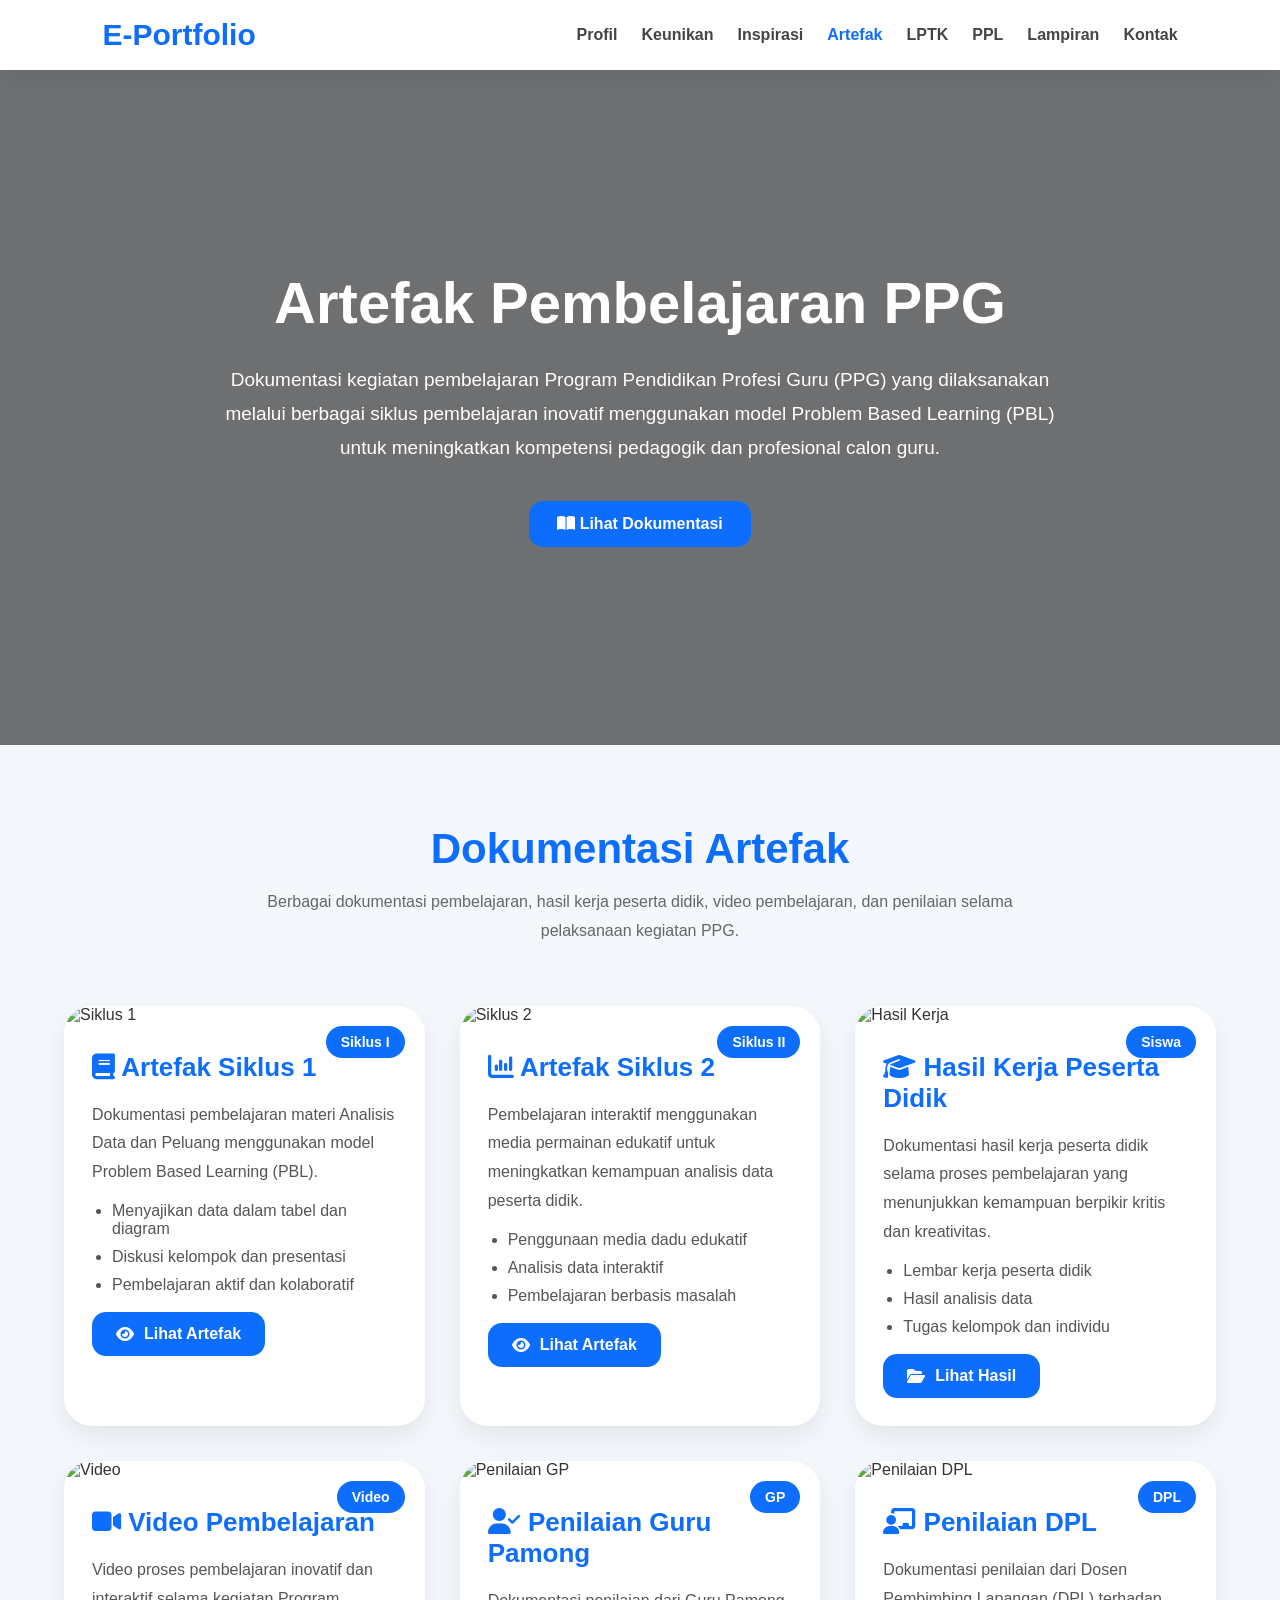
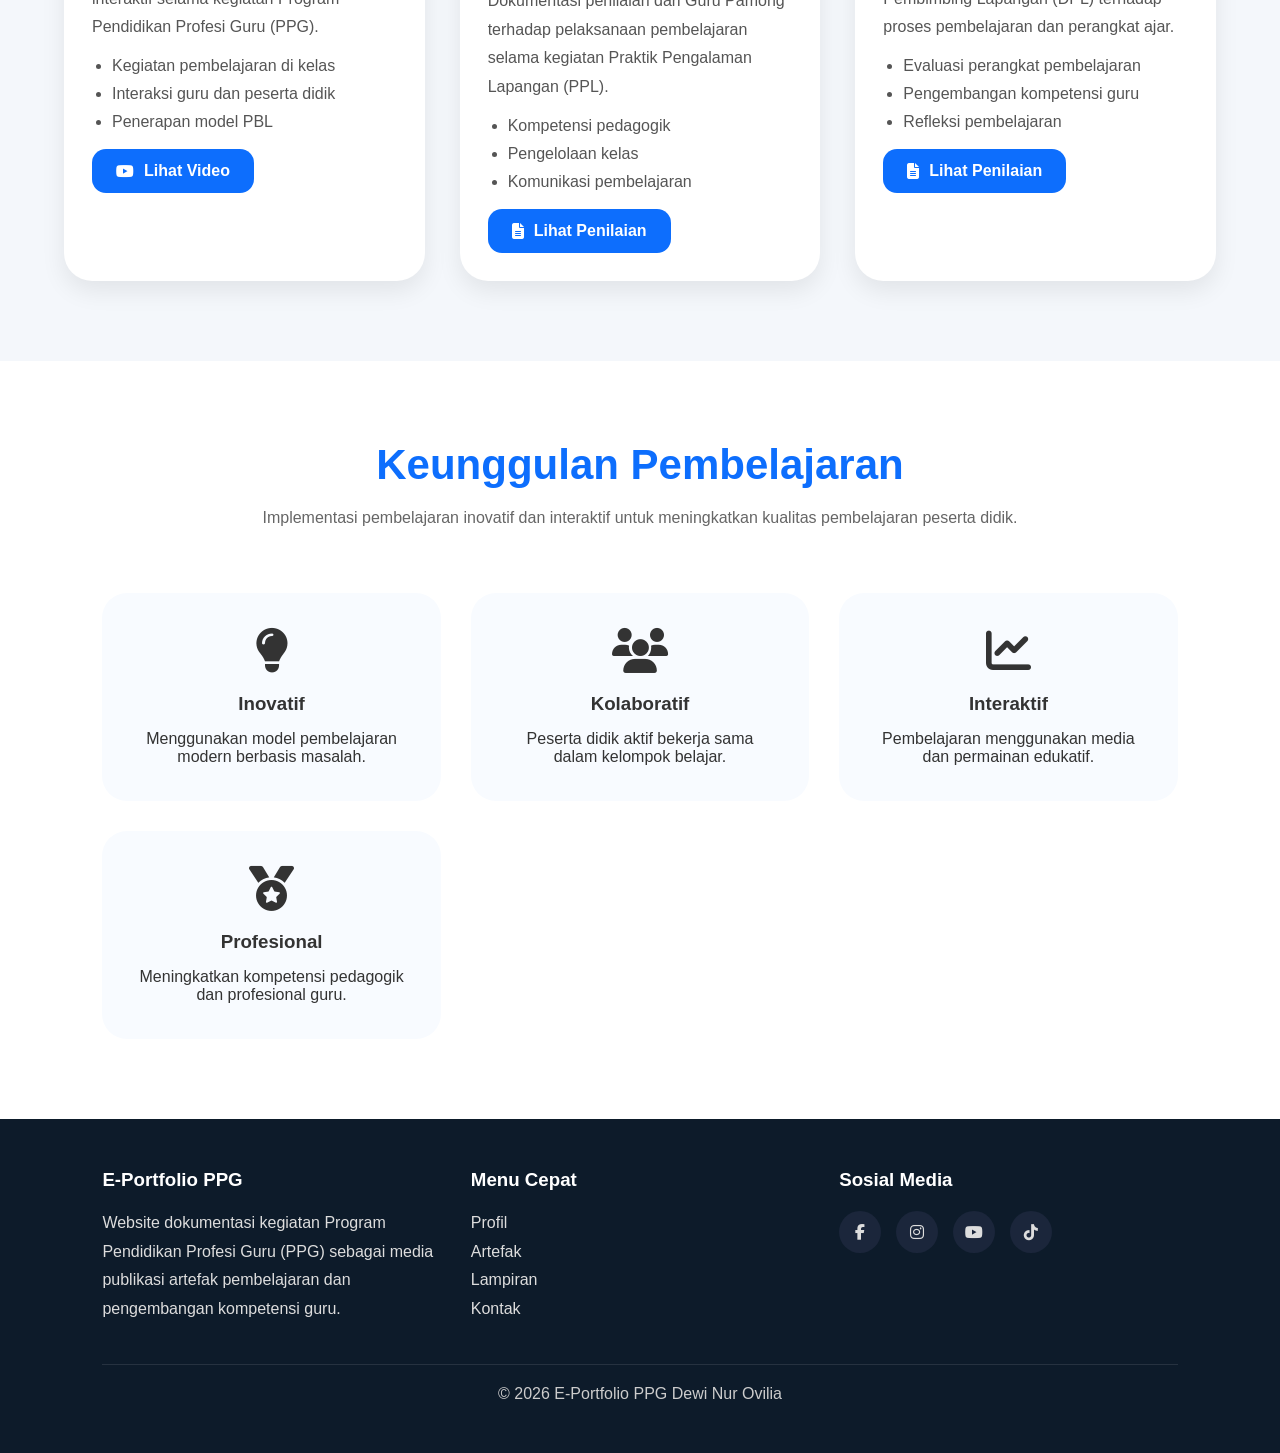
==== index.html @ 7b414565 "Add initial HTML structure for E-Portfolio" ====
<!DOCTYPE html>
<html lang="id">

<head>

<meta charset="UTF-8">
<meta name="viewport" content="width=device-width, initial-scale=1.0">

<title>Artefak Pembelajaran | E-Portfolio PPG</title>

<link rel="stylesheet" href="https://cdnjs.cloudflare.com/ajax/libs/font-awesome/6.5.1/css/all.min.css">

<style>

/* =========================
RESET
========================= */

*{
    margin:0;
    padding:0;
    box-sizing:border-box;
    font-family:'Poppins',sans-serif;
    scroll-behavior:smooth;
}

body{
    background:#f4f7fb;
    color:#333;
    overflow-x:hidden;
}

/* =========================
NAVBAR
========================= */

.navbar{
    width:100%;
    padding:18px 8%;
    background:white;
    display:flex;
    justify-content:space-between;
    align-items:center;
    position:sticky;
    top:0;
    z-index:1000;
    box-shadow:0 5px 20px rgba(0,0,0,0.06);
}

.logo-home{
    text-decoration:none;
    font-size:30px;
    font-weight:bold;
    color:#0d6efd;
}

.menu{
    display:flex;
    gap:24px;
    flex-wrap:wrap;
}

.menu a{
    text-decoration:none;
    color:#444;
    font-weight:600;
    transition:0.3s;
    position:relative;
}

.menu a:hover,
.menu .active{
    color:#0d6efd;
}

.menu a::after{
    content:'';
    position:absolute;
    left:0;
    bottom:-5px;
    width:0%;
    height:2px;
    background:#0d6efd;
    transition:0.3s;
}

.menu a:hover::after{
    width:100%;
}

/* =========================
HERO
========================= */

.hero{
    min-height:75vh;
    display:flex;
    align-items:center;
    justify-content:center;
    text-align:center;
    padding:60px 8%;
    background:
    linear-gradient(rgba(0,0,0,0.55),rgba(0,0,0,0.55)),
    url('img/bg-ppg.jpg') center/cover;
    color:white;
}

.hero-content{
    max-width:850px;
}

.hero h1{
    font-size:58px;
    margin-bottom:25px;
    line-height:1.2;
}

.hero p{
    font-size:19px;
    line-height:1.8;
    margin-bottom:35px;
}

.hero-btn{
    display:inline-block;
    padding:14px 28px;
    background:#0d6efd;
    color:white;
    text-decoration:none;
    border-radius:14px;
    font-weight:bold;
    transition:0.3s;
}

.hero-btn:hover{
    background:#084298;
    transform:translateY(-3px);
}

/* =========================
SECTION
========================= */

.container{
    width:90%;
    max-width:1250px;
    margin:auto;
    padding:80px 0;
}

.section-title{
    text-align:center;
    margin-bottom:60px;
}

.section-title h2{
    font-size:42px;
    color:#0d6efd;
    margin-bottom:15px;
}

.section-title p{
    max-width:800px;
    margin:auto;
    color:#666;
    line-height:1.8;
}

/* =========================
GRID CARD
========================= */

.grid{
    display:grid;
    grid-template-columns:repeat(auto-fit,minmax(330px,1fr));
    gap:35px;
}

.card{
    background:white;
    border-radius:28px;
    overflow:hidden;
    box-shadow:0 10px 25px rgba(0,0,0,0.08);
    transition:0.4s;
    position:relative;
}

.card:hover{
    transform:translateY(-10px);
}

.card img{
    width:100%;
    height:240px;
    object-fit:cover;
}

.badge{
    position:absolute;
    top:20px;
    right:20px;
    background:#0d6efd;
    color:white;
    padding:8px 15px;
    border-radius:30px;
    font-size:14px;
    font-weight:bold;
}

.card-content{
    padding:28px;
}

.card-content h3{
    font-size:26px;
    color:#0d6efd;
    margin-bottom:18px;
}

.card-content p{
    color:#555;
    line-height:1.8;
    margin-bottom:15px;
}

.card-content ul{
    margin-bottom:18px;
    padding-left:20px;
}

.card-content ul li{
    margin-bottom:10px;
    color:#555;
}

/* =========================
BUTTON
========================= */

.btn{
    display:inline-flex;
    align-items:center;
    gap:10px;
    padding:13px 24px;
    background:#0d6efd;
    color:white;
    text-decoration:none;
    border-radius:14px;
    font-weight:bold;
    transition:0.3s;
}

.btn:hover{
    background:#084298;
    transform:translateY(-3px);
}

/* =========================
INFO SECTION
========================= */

.info-section{
    background:white;
    padding:80px 8%;
}

.info-grid{
    display:grid;
    grid-template-columns:repeat(auto-fit,minmax(250px,1fr));
    gap:30px;
}

.info-box{
    background:#f8fbff;
    padding:35px;
    border-radius:25px;
    text-align:center;
    transition:0.3s;
}

.info-box:hover{
    transform:translateY(-8px);
    background:#0d6efd;
    color:white;
}

.info-box i{
    font-size:45px;
    margin-bottom:20px;
}

.info-box h3{
    margin-bottom:15px;
}

/* =========================
FOOTER
========================= */

footer{
    background:#0d1b2a;
    color:white;
    padding:50px 8%;
}

.footer-content{
    display:flex;
    justify-content:space-between;
    flex-wrap:wrap;
    gap:30px;
}

.footer-box{
    flex:1;
    min-width:250px;
}

.footer-box h3{
    margin-bottom:18px;
}

.footer-box p,
.footer-box a{
    color:#ddd;
    line-height:1.8;
    text-decoration:none;
}

.social{
    margin-top:20px;
    display:flex;
    gap:15px;
}

.social a{
    width:42px;
    height:42px;
    background:#1b263b;
    display:flex;
    align-items:center;
    justify-content:center;
    border-radius:50%;
    transition:0.3s;
}

.social a:hover{
    background:#0d6efd;
}

.copyright{
    text-align:center;
    margin-top:40px;
    border-top:1px solid rgba(255,255,255,0.1);
    padding-top:20px;
    color:#ccc;
}

/* =========================
RESPONSIVE
========================= */

@media(max-width:900px){

.hero h1{
    font-size:42px;
}

.navbar{
    flex-direction:column;
    gap:15px;
}

.menu{
    justify-content:center;
}

}

@media(max-width:600px){

.hero{
    min-height:65vh;
}

.hero h1{
    font-size:32px;
}

.hero p{
    font-size:16px;
}

.section-title h2{
    font-size:32px;
}

}

</style>

</head>

<body>

<!-- =========================
NAVBAR
========================= -->

<nav class="navbar">

<h2>
<a href="index.html" class="logo-home">
E-Portfolio
</a>
</h2>

<div class="menu">

<a href="profil.html">Profil</a>

<a href="keunikan.html">Keunikan</a>

<a href="inspirasi.html">Inspirasi</a>

<a href="artefak.html" class="active">
Artefak
</a>

<a href="lptk.html">LPTK</a>

<a href="ppl.html">PPL</a>

<a href="lampiran.html">Lampiran</a>

<a href="kontak.html">Kontak</a>

</div>

</nav>

<!-- =========================
HERO
========================= -->

<section class="hero">

<div class="hero-content">

<h1>
Artefak Pembelajaran PPG
</h1>

<p>

Dokumentasi kegiatan pembelajaran Program Pendidikan Profesi Guru (PPG)
yang dilaksanakan melalui berbagai siklus pembelajaran inovatif
menggunakan model Problem Based Learning (PBL) untuk meningkatkan
kompetensi pedagogik dan profesional calon guru.

</p>

<a href="#artefak" class="hero-btn">

<i class="fa-solid fa-book-open"></i>
Lihat Dokumentasi

</a>

</div>

</section>

<!-- =========================
ARTEFAK
========================= -->

<section class="container" id="artefak">

<div class="section-title">

<h2>Dokumentasi Artefak</h2>

<p>

Berbagai dokumentasi pembelajaran, hasil kerja peserta didik,
video pembelajaran, dan penilaian selama pelaksanaan kegiatan PPG.

</p>

</div>

<div class="grid">

<!-- =========================
SIKLUS 1
========================= -->

<div class="card">

<div class="badge">
Siklus I
</div>

<img src="img/siklus1.jpg" alt="Siklus 1">

<div class="card-content">

<h3>
<i class="fa-solid fa-book"></i>
Artefak Siklus 1
</h3>

<p>

Dokumentasi pembelajaran materi Analisis Data dan Peluang
menggunakan model Problem Based Learning (PBL).

</p>

<ul>

<li>Menyajikan data dalam tabel dan diagram</li>

<li>Diskusi kelompok dan presentasi</li>

<li>Pembelajaran aktif dan kolaboratif</li>

</ul>

<a
href="https://drive.google.com/file/d/1lR6qx8T-9yf_3owTc8GDEwwUbgWjfBsK/view"
target="_blank"
class="btn">

<i class="fa-solid fa-eye"></i>
Lihat Artefak

</a>

</div>

</div>

<!-- =========================
SIKLUS 2
========================= -->

<div class="card">

<div class="badge">
Siklus II
</div>

<img src="img/siklus2.jpg" alt="Siklus 2">

<div class="card-content">

<h3>
<i class="fa-solid fa-chart-column"></i>
Artefak Siklus 2
</h3>

<p>

Pembelajaran interaktif menggunakan media permainan edukatif
untuk meningkatkan kemampuan analisis data peserta didik.

</p>

<ul>

<li>Penggunaan media dadu edukatif</li>

<li>Analisis data interaktif</li>

<li>Pembelajaran berbasis masalah</li>

</ul>

<a
href="https://drive.google.com/file/d/1phKU88OnUV-XjF1UId9YD2aNpxwjiPVj/view?usp=drive_open"
target="_blank"
class="btn">

<i class="fa-solid fa-eye"></i>
Lihat Artefak

</a>

</div>

</div>

<!-- =========================
HASIL KERJA SISWA
========================= -->

<div class="card">

<div class="badge">
Siswa
</div>

<img src="img/hasil-kerja-siswa.jpg" alt="Hasil Kerja">

<div class="card-content">

<h3>
<i class="fa-solid fa-graduation-cap"></i>
Hasil Kerja Peserta Didik
</h3>

<p>

Dokumentasi hasil kerja peserta didik selama proses pembelajaran
yang menunjukkan kemampuan berpikir kritis dan kreativitas.

</p>

<ul>

<li>Lembar kerja peserta didik</li>

<li>Hasil analisis data</li>

<li>Tugas kelompok dan individu</li>

</ul>

<a
href="https://drive.google.com/"
target="_blank"
class="btn">

<i class="fa-solid fa-folder-open"></i>
Lihat Hasil

</a>

</div>

</div>

<!-- =========================
VIDEO PEMBELAJARAN
========================= -->

<div class="card">

<div class="badge">
Video
</div>

<img src="img/video-pembelajaran.jpg" alt="Video">

<div class="card-content">

<h3>
<i class="fa-solid fa-video"></i>
Video Pembelajaran
</h3>

<p>

Video proses pembelajaran inovatif dan interaktif selama kegiatan
Program Pendidikan Profesi Guru (PPG).

</p>

<ul>

<li>Kegiatan pembelajaran di kelas</li>

<li>Interaksi guru dan peserta didik</li>

<li>Penerapan model PBL</li>

</ul>

<a
href="https://youtube.com/"
target="_blank"
class="btn">

<i class="fa-brands fa-youtube"></i>
Lihat Video

</a>

</div>

</div>

<!-- =========================
PENILAIAN GP
========================= -->

<div class="card">

<div class="badge">
GP
</div>

<img src="img/penilaian-gp.jpg" alt="Penilaian GP">

<div class="card-content">

<h3>
<i class="fa-solid fa-user-check"></i>
Penilaian Guru Pamong
</h3>

<p>

Dokumentasi penilaian dari Guru Pamong terhadap pelaksanaan
pembelajaran selama kegiatan Praktik Pengalaman Lapangan (PPL).

</p>

<ul>

<li>Kompetensi pedagogik</li>

<li>Pengelolaan kelas</li>

<li>Komunikasi pembelajaran</li>

</ul>

<a
href="https://drive.google.com/"
target="_blank"
class="btn">

<i class="fa-solid fa-file-lines"></i>
Lihat Penilaian

</a>

</div>

</div>

<!-- =========================
PENILAIAN DPL
========================= -->

<div class="card">

<div class="badge">
DPL
</div>

<img src="img/penilaian-dpl.jpg" alt="Penilaian DPL">

<div class="card-content">

<h3>
<i class="fa-solid fa-chalkboard-user"></i>
Penilaian DPL
</h3>

<p>

Dokumentasi penilaian dari Dosen Pembimbing Lapangan (DPL)
terhadap proses pembelajaran dan perangkat ajar.

</p>

<ul>

<li>Evaluasi perangkat pembelajaran</li>

<li>Pengembangan kompetensi guru</li>

<li>Refleksi pembelajaran</li>

</ul>

<a
href="https://drive.google.com/"
target="_blank"
class="btn">

<i class="fa-solid fa-file-lines"></i>
Lihat Penilaian

</a>

</div>

</div>

</div>

</section>

<!-- =========================
INFO SECTION
========================= -->

<section class="info-section">

<div class="section-title">

<h2>Keunggulan Pembelajaran</h2>

<p>

Implementasi pembelajaran inovatif dan interaktif
untuk meningkatkan kualitas pembelajaran peserta didik.

</p>

</div>

<div class="info-grid">

<div class="info-box">

<i class="fa-solid fa-lightbulb"></i>

<h3>Inovatif</h3>

<p>
Menggunakan model pembelajaran modern berbasis masalah.
</p>

</div>

<div class="info-box">

<i class="fa-solid fa-users"></i>

<h3>Kolaboratif</h3>

<p>
Peserta didik aktif bekerja sama dalam kelompok belajar.
</p>

</div>

<div class="info-box">

<i class="fa-solid fa-chart-line"></i>

<h3>Interaktif</h3>

<p>
Pembelajaran menggunakan media dan permainan edukatif.
</p>

</div>

<div class="info-box">

<i class="fa-solid fa-medal"></i>

<h3>Profesional</h3>

<p>
Meningkatkan kompetensi pedagogik dan profesional guru.
</p>

</div>

</div>

</section>

<!-- =========================
FOOTER
========================= -->

<footer>

<div class="footer-content">

<div class="footer-box">

<h3>E-Portfolio PPG</h3>

<p>

Website dokumentasi kegiatan Program Pendidikan Profesi Guru (PPG)
sebagai media publikasi artefak pembelajaran dan pengembangan kompetensi guru.

</p>

</div>

<div class="footer-box">

<h3>Menu Cepat</h3>

<p><a href="profil.html">Profil</a></p>
<p><a href="artefak.html">Artefak</a></p>
<p><a href="lampiran.html">Lampiran</a></p>
<p><a href="kontak.html">Kontak</a></p>

</div>

<div class="footer-box">

<h3>Sosial Media</h3>

<div class="social">

<a href="#">
<i class="fa-brands fa-facebook-f"></i>
</a>

<a href="#">
<i class="fa-brands fa-instagram"></i>
</a>

<a href="#">
<i class="fa-brands fa-youtube"></i>
</a>

<a href="#">
<i class="fa-brands fa-tiktok"></i>
</a>

</div>

</div>

</div>

<div class="copyright">

© 2026 E-Portfolio PPG Dewi Nur Ovilia

</div>

</footer>

</body>

</html>
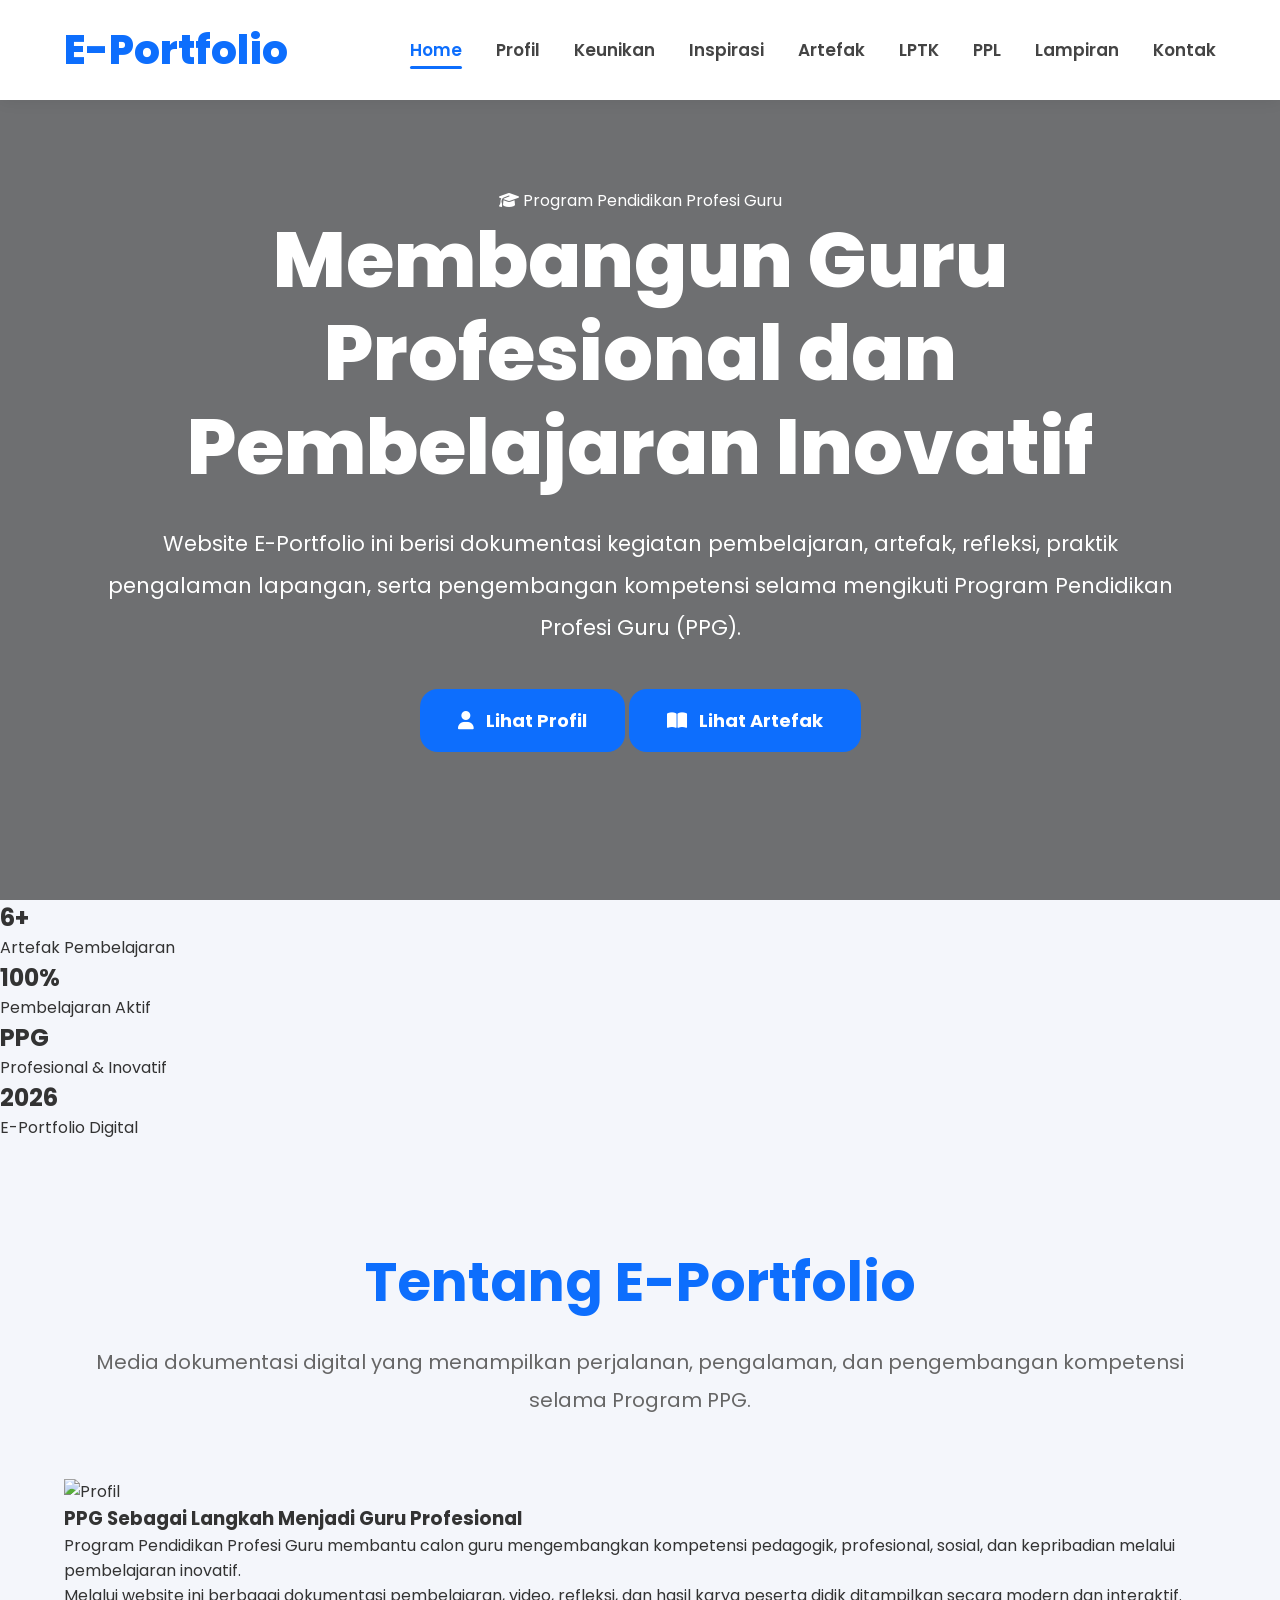
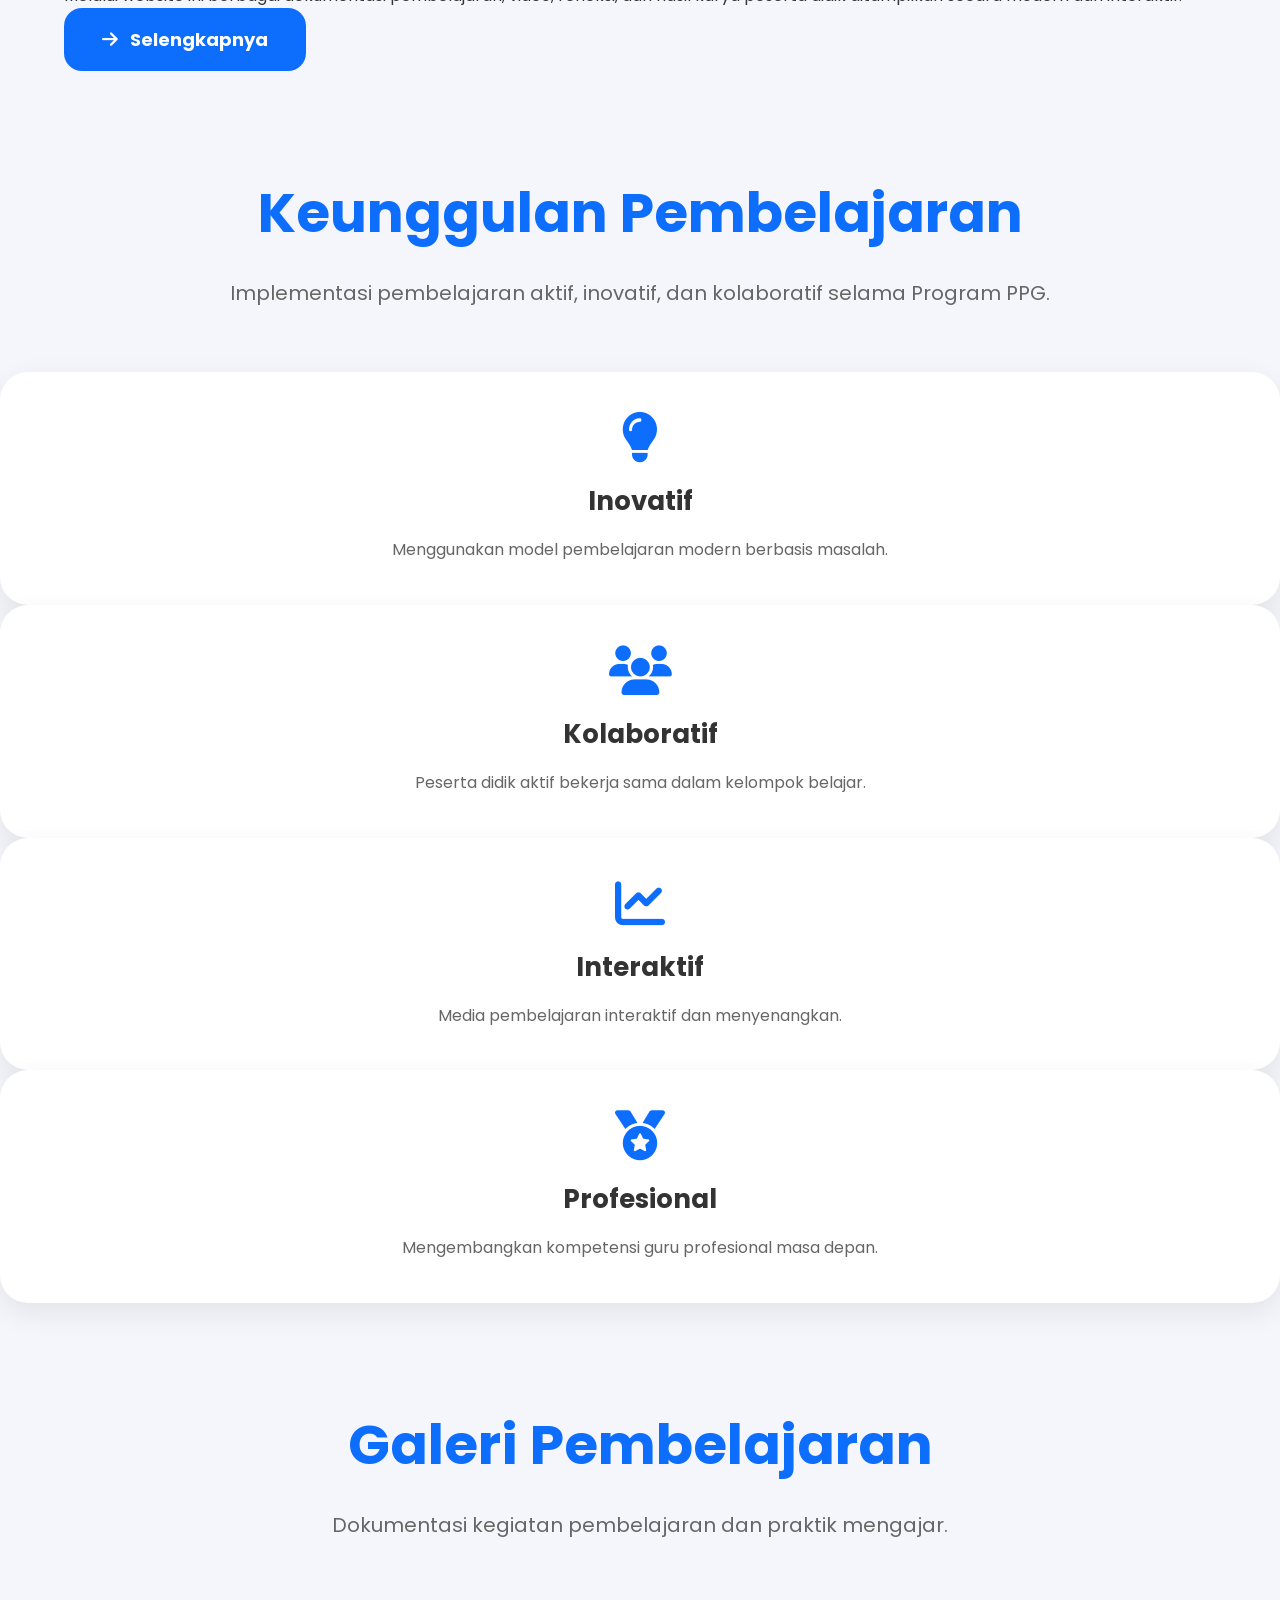
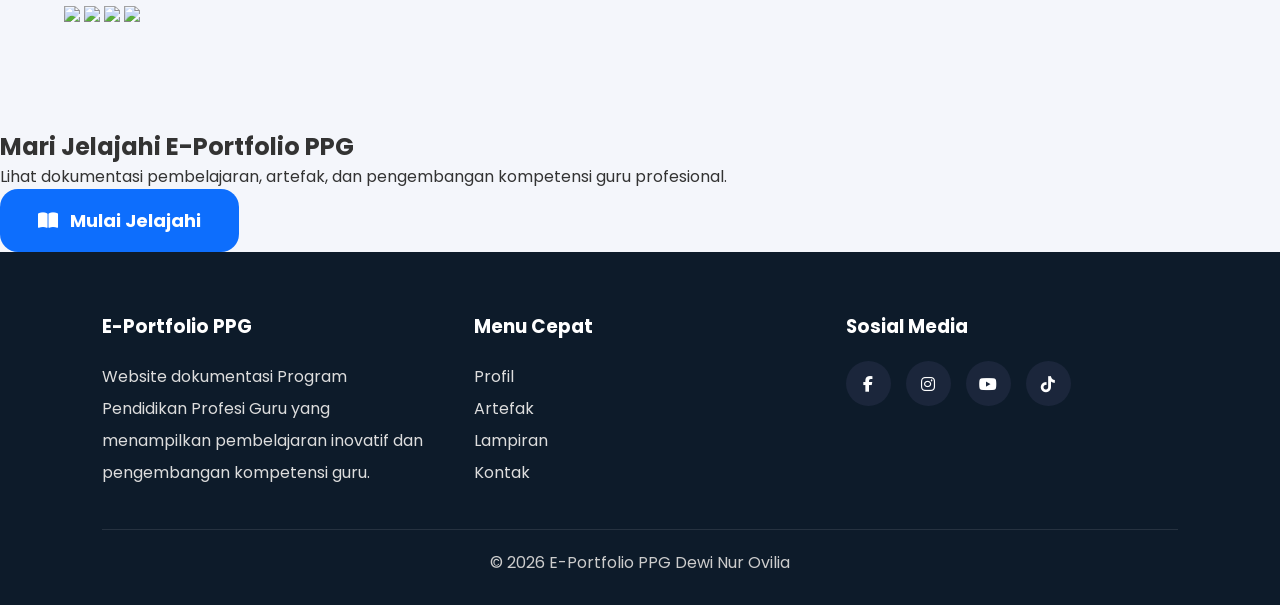
==== commit 816b7322: "Create index.html" ====
--- a/index.html
+++ b/index.html
@@ -6,407 +6,26 @@
 <meta charset="UTF-8">
 <meta name="viewport" content="width=device-width, initial-scale=1.0">
 
-<title>Artefak Pembelajaran | E-Portfolio PPG</title>
-
-<link rel="stylesheet" href="https://cdnjs.cloudflare.com/ajax/libs/font-awesome/6.5.1/css/all.min.css">
-
-<style>
-
-/* =========================
-RESET
-========================= */
-
-*{
-    margin:0;
-    padding:0;
-    box-sizing:border-box;
-    font-family:'Poppins',sans-serif;
-    scroll-behavior:smooth;
-}
-
-body{
-    background:#f4f7fb;
-    color:#333;
-    overflow-x:hidden;
-}
-
-/* =========================
+<title>E-Portfolio PPG</title>
+
+<!-- CSS -->
+<link rel="stylesheet" href="style.css">
+
+<!-- ICON -->
+<link rel="stylesheet"
+href="https://cdnjs.cloudflare.com/ajax/libs/font-awesome/6.5.1/css/all.min.css">
+
+</head>
+
+<body>
+
+<!-- =========================
 NAVBAR
-========================= */
-
-.navbar{
-    width:100%;
-    padding:18px 8%;
-    background:white;
-    display:flex;
-    justify-content:space-between;
-    align-items:center;
-    position:sticky;
-    top:0;
-    z-index:1000;
-    box-shadow:0 5px 20px rgba(0,0,0,0.06);
-}
-
-.logo-home{
-    text-decoration:none;
-    font-size:30px;
-    font-weight:bold;
-    color:#0d6efd;
-}
-
-.menu{
-    display:flex;
-    gap:24px;
-    flex-wrap:wrap;
-}
-
-.menu a{
-    text-decoration:none;
-    color:#444;
-    font-weight:600;
-    transition:0.3s;
-    position:relative;
-}
-
-.menu a:hover,
-.menu .active{
-    color:#0d6efd;
-}
-
-.menu a::after{
-    content:'';
-    position:absolute;
-    left:0;
-    bottom:-5px;
-    width:0%;
-    height:2px;
-    background:#0d6efd;
-    transition:0.3s;
-}
-
-.menu a:hover::after{
-    width:100%;
-}
-
-/* =========================
-HERO
-========================= */
-
-.hero{
-    min-height:75vh;
-    display:flex;
-    align-items:center;
-    justify-content:center;
-    text-align:center;
-    padding:60px 8%;
-    background:
-    linear-gradient(rgba(0,0,0,0.55),rgba(0,0,0,0.55)),
-    url('img/bg-ppg.jpg') center/cover;
-    color:white;
-}
-
-.hero-content{
-    max-width:850px;
-}
-
-.hero h1{
-    font-size:58px;
-    margin-bottom:25px;
-    line-height:1.2;
-}
-
-.hero p{
-    font-size:19px;
-    line-height:1.8;
-    margin-bottom:35px;
-}
-
-.hero-btn{
-    display:inline-block;
-    padding:14px 28px;
-    background:#0d6efd;
-    color:white;
-    text-decoration:none;
-    border-radius:14px;
-    font-weight:bold;
-    transition:0.3s;
-}
-
-.hero-btn:hover{
-    background:#084298;
-    transform:translateY(-3px);
-}
-
-/* =========================
-SECTION
-========================= */
-
-.container{
-    width:90%;
-    max-width:1250px;
-    margin:auto;
-    padding:80px 0;
-}
-
-.section-title{
-    text-align:center;
-    margin-bottom:60px;
-}
-
-.section-title h2{
-    font-size:42px;
-    color:#0d6efd;
-    margin-bottom:15px;
-}
-
-.section-title p{
-    max-width:800px;
-    margin:auto;
-    color:#666;
-    line-height:1.8;
-}
-
-/* =========================
-GRID CARD
-========================= */
-
-.grid{
-    display:grid;
-    grid-template-columns:repeat(auto-fit,minmax(330px,1fr));
-    gap:35px;
-}
-
-.card{
-    background:white;
-    border-radius:28px;
-    overflow:hidden;
-    box-shadow:0 10px 25px rgba(0,0,0,0.08);
-    transition:0.4s;
-    position:relative;
-}
-
-.card:hover{
-    transform:translateY(-10px);
-}
-
-.card img{
-    width:100%;
-    height:240px;
-    object-fit:cover;
-}
-
-.badge{
-    position:absolute;
-    top:20px;
-    right:20px;
-    background:#0d6efd;
-    color:white;
-    padding:8px 15px;
-    border-radius:30px;
-    font-size:14px;
-    font-weight:bold;
-}
-
-.card-content{
-    padding:28px;
-}
-
-.card-content h3{
-    font-size:26px;
-    color:#0d6efd;
-    margin-bottom:18px;
-}
-
-.card-content p{
-    color:#555;
-    line-height:1.8;
-    margin-bottom:15px;
-}
-
-.card-content ul{
-    margin-bottom:18px;
-    padding-left:20px;
-}
-
-.card-content ul li{
-    margin-bottom:10px;
-    color:#555;
-}
-
-/* =========================
-BUTTON
-========================= */
-
-.btn{
-    display:inline-flex;
-    align-items:center;
-    gap:10px;
-    padding:13px 24px;
-    background:#0d6efd;
-    color:white;
-    text-decoration:none;
-    border-radius:14px;
-    font-weight:bold;
-    transition:0.3s;
-}
-
-.btn:hover{
-    background:#084298;
-    transform:translateY(-3px);
-}
-
-/* =========================
-INFO SECTION
-========================= */
-
-.info-section{
-    background:white;
-    padding:80px 8%;
-}
-
-.info-grid{
-    display:grid;
-    grid-template-columns:repeat(auto-fit,minmax(250px,1fr));
-    gap:30px;
-}
-
-.info-box{
-    background:#f8fbff;
-    padding:35px;
-    border-radius:25px;
-    text-align:center;
-    transition:0.3s;
-}
-
-.info-box:hover{
-    transform:translateY(-8px);
-    background:#0d6efd;
-    color:white;
-}
-
-.info-box i{
-    font-size:45px;
-    margin-bottom:20px;
-}
-
-.info-box h3{
-    margin-bottom:15px;
-}
-
-/* =========================
-FOOTER
-========================= */
-
-footer{
-    background:#0d1b2a;
-    color:white;
-    padding:50px 8%;
-}
-
-.footer-content{
-    display:flex;
-    justify-content:space-between;
-    flex-wrap:wrap;
-    gap:30px;
-}
-
-.footer-box{
-    flex:1;
-    min-width:250px;
-}
-
-.footer-box h3{
-    margin-bottom:18px;
-}
-
-.footer-box p,
-.footer-box a{
-    color:#ddd;
-    line-height:1.8;
-    text-decoration:none;
-}
-
-.social{
-    margin-top:20px;
-    display:flex;
-    gap:15px;
-}
-
-.social a{
-    width:42px;
-    height:42px;
-    background:#1b263b;
-    display:flex;
-    align-items:center;
-    justify-content:center;
-    border-radius:50%;
-    transition:0.3s;
-}
-
-.social a:hover{
-    background:#0d6efd;
-}
-
-.copyright{
-    text-align:center;
-    margin-top:40px;
-    border-top:1px solid rgba(255,255,255,0.1);
-    padding-top:20px;
-    color:#ccc;
-}
-
-/* =========================
-RESPONSIVE
-========================= */
-
-@media(max-width:900px){
-
-.hero h1{
-    font-size:42px;
-}
-
-.navbar{
-    flex-direction:column;
-    gap:15px;
-}
-
-.menu{
-    justify-content:center;
-}
-
-}
-
-@media(max-width:600px){
-
-.hero{
-    min-height:65vh;
-}
-
-.hero h1{
-    font-size:32px;
-}
-
-.hero p{
-    font-size:16px;
-}
-
-.section-title h2{
-    font-size:32px;
-}
-
-}
-
-</style>
-
-</head>
-
-<body>
-
-<!-- =========================
-NAVBAR
 ========================= -->
 
 <nav class="navbar">
+
+<div class="nav-container">
 
 <h2>
 <a href="index.html" class="logo-home">
@@ -416,15 +35,15 @@
 
 <div class="menu">
 
+<a href="index.html" class="active">Home</a>
+
 <a href="profil.html">Profil</a>
 
 <a href="keunikan.html">Keunikan</a>
 
 <a href="inspirasi.html">Inspirasi</a>
 
-<a href="artefak.html" class="active">
-Artefak
-</a>
+<a href="artefak.html">Artefak</a>
 
 <a href="lptk.html">LPTK</a>
 
@@ -436,6 +55,8 @@
 
 </div>
 
+</div>
+
 </nav>
 
 <!-- =========================
@@ -444,425 +65,307 @@
 
 <section class="hero">
 
+<div class="hero-overlay"></div>
+
 <div class="hero-content">
 
+<span class="hero-badge">
+<i class="fa-solid fa-graduation-cap"></i>
+Program Pendidikan Profesi Guru
+</span>
+
 <h1>
-Artefak Pembelajaran PPG
+
+Membangun Guru Profesional
+dan Pembelajaran Inovatif
+
 </h1>
 
 <p>
 
-Dokumentasi kegiatan pembelajaran Program Pendidikan Profesi Guru (PPG)
-yang dilaksanakan melalui berbagai siklus pembelajaran inovatif
-menggunakan model Problem Based Learning (PBL) untuk meningkatkan
-kompetensi pedagogik dan profesional calon guru.
-
-</p>
-
-<a href="#artefak" class="hero-btn">
+Website E-Portfolio ini berisi dokumentasi kegiatan pembelajaran,
+artefak, refleksi, praktik pengalaman lapangan,
+serta pengembangan kompetensi selama mengikuti
+Program Pendidikan Profesi Guru (PPG).
+
+</p>
+
+<div class="hero-buttons">
+
+<a href="profil.html" class="hero-btn">
+
+<i class="fa-solid fa-user"></i>
+
+Lihat Profil
+
+</a>
+
+<a href="artefak.html" class="hero-btn secondary-btn">
 
 <i class="fa-solid fa-book-open"></i>
-Lihat Dokumentasi
-
-</a>
-
-</div>
-
-</section>
-
-<!-- =========================
-ARTEFAK
-========================= -->
-
-<section class="container" id="artefak">
+
+Lihat Artefak
+
+</a>
+
+</div>
+
+</div>
+
+</section>
+
+<!-- =========================
+STATISTIK
+========================= -->
+
+<section class="stats-section">
+
+<div class="stats-container">
+
+<div class="stats-box">
+
+<h2>6+</h2>
+
+<p>
+Artefak Pembelajaran
+</p>
+
+</div>
+
+<div class="stats-box">
+
+<h2>100%</h2>
+
+<p>
+Pembelajaran Aktif
+</p>
+
+</div>
+
+<div class="stats-box">
+
+<h2>PPG</h2>
+
+<p>
+Profesional & Inovatif
+</p>
+
+</div>
+
+<div class="stats-box">
+
+<h2>2026</h2>
+
+<p>
+E-Portfolio Digital
+</p>
+
+</div>
+
+</div>
+
+</section>
+
+<!-- =========================
+TENTANG
+========================= -->
+
+<section class="container">
 
 <div class="section-title">
 
-<h2>Dokumentasi Artefak</h2>
-
-<p>
-
-Berbagai dokumentasi pembelajaran, hasil kerja peserta didik,
-video pembelajaran, dan penilaian selama pelaksanaan kegiatan PPG.
-
-</p>
-
-</div>
-
-<div class="grid">
-
-<!-- =========================
-SIKLUS 1
-========================= -->
-
-<div class="card">
-
-<div class="badge">
-Siklus I
-</div>
-
-<img src="img/siklus1.jpg" alt="Siklus 1">
-
-<div class="card-content">
+<h2>
+Tentang E-Portfolio
+</h2>
+
+<p>
+
+Media dokumentasi digital yang menampilkan perjalanan,
+pengalaman, dan pengembangan kompetensi selama Program PPG.
+
+</p>
+
+</div>
+
+<div class="about-grid">
+
+<div class="about-image">
+
+<img src="img/profil.jpg" alt="Profil">
+
+</div>
+
+<div class="about-content">
 
 <h3>
-<i class="fa-solid fa-book"></i>
-Artefak Siklus 1
+PPG Sebagai Langkah Menjadi Guru Profesional
 </h3>
 
 <p>
 
-Dokumentasi pembelajaran materi Analisis Data dan Peluang
-menggunakan model Problem Based Learning (PBL).
-
-</p>
-
-<ul>
-
-<li>Menyajikan data dalam tabel dan diagram</li>
-
-<li>Diskusi kelompok dan presentasi</li>
-
-<li>Pembelajaran aktif dan kolaboratif</li>
-
-</ul>
-
-<a
-href="https://drive.google.com/file/d/1lR6qx8T-9yf_3owTc8GDEwwUbgWjfBsK/view"
-target="_blank"
-class="btn">
-
-<i class="fa-solid fa-eye"></i>
-Lihat Artefak
-
-</a>
-
-</div>
-
-</div>
-
-<!-- =========================
-SIKLUS 2
-========================= -->
-
-<div class="card">
-
-<div class="badge">
-Siklus II
-</div>
-
-<img src="img/siklus2.jpg" alt="Siklus 2">
-
-<div class="card-content">
-
-<h3>
-<i class="fa-solid fa-chart-column"></i>
-Artefak Siklus 2
-</h3>
-
-<p>
-
-Pembelajaran interaktif menggunakan media permainan edukatif
-untuk meningkatkan kemampuan analisis data peserta didik.
-
-</p>
-
-<ul>
-
-<li>Penggunaan media dadu edukatif</li>
-
-<li>Analisis data interaktif</li>
-
-<li>Pembelajaran berbasis masalah</li>
-
-</ul>
-
-<a
-href="https://drive.google.com/file/d/1phKU88OnUV-XjF1UId9YD2aNpxwjiPVj/view?usp=drive_open"
-target="_blank"
-class="btn">
-
-<i class="fa-solid fa-eye"></i>
-Lihat Artefak
-
-</a>
-
-</div>
-
-</div>
-
-<!-- =========================
-HASIL KERJA SISWA
-========================= -->
-
-<div class="card">
-
-<div class="badge">
-Siswa
-</div>
-
-<img src="img/hasil-kerja-siswa.jpg" alt="Hasil Kerja">
-
-<div class="card-content">
-
-<h3>
-<i class="fa-solid fa-graduation-cap"></i>
-Hasil Kerja Peserta Didik
-</h3>
-
-<p>
-
-Dokumentasi hasil kerja peserta didik selama proses pembelajaran
-yang menunjukkan kemampuan berpikir kritis dan kreativitas.
-
-</p>
-
-<ul>
-
-<li>Lembar kerja peserta didik</li>
-
-<li>Hasil analisis data</li>
-
-<li>Tugas kelompok dan individu</li>
-
-</ul>
-
-<a
-href="https://drive.google.com/"
-target="_blank"
-class="btn">
-
-<i class="fa-solid fa-folder-open"></i>
-Lihat Hasil
-
-</a>
-
-</div>
-
-</div>
-
-<!-- =========================
-VIDEO PEMBELAJARAN
-========================= -->
-
-<div class="card">
-
-<div class="badge">
-Video
-</div>
-
-<img src="img/video-pembelajaran.jpg" alt="Video">
-
-<div class="card-content">
-
-<h3>
-<i class="fa-solid fa-video"></i>
-Video Pembelajaran
-</h3>
-
-<p>
-
-Video proses pembelajaran inovatif dan interaktif selama kegiatan
-Program Pendidikan Profesi Guru (PPG).
-
-</p>
-
-<ul>
-
-<li>Kegiatan pembelajaran di kelas</li>
-
-<li>Interaksi guru dan peserta didik</li>
-
-<li>Penerapan model PBL</li>
-
-</ul>
-
-<a
-href="https://youtube.com/"
-target="_blank"
-class="btn">
-
-<i class="fa-brands fa-youtube"></i>
-Lihat Video
-
-</a>
-
-</div>
-
-</div>
-
-<!-- =========================
-PENILAIAN GP
-========================= -->
-
-<div class="card">
-
-<div class="badge">
-GP
-</div>
-
-<img src="img/penilaian-gp.jpg" alt="Penilaian GP">
-
-<div class="card-content">
-
-<h3>
-<i class="fa-solid fa-user-check"></i>
-Penilaian Guru Pamong
-</h3>
-
-<p>
-
-Dokumentasi penilaian dari Guru Pamong terhadap pelaksanaan
-pembelajaran selama kegiatan Praktik Pengalaman Lapangan (PPL).
-
-</p>
-
-<ul>
-
-<li>Kompetensi pedagogik</li>
-
-<li>Pengelolaan kelas</li>
-
-<li>Komunikasi pembelajaran</li>
-
-</ul>
-
-<a
-href="https://drive.google.com/"
-target="_blank"
-class="btn">
-
-<i class="fa-solid fa-file-lines"></i>
-Lihat Penilaian
-
-</a>
-
-</div>
-
-</div>
-
-<!-- =========================
-PENILAIAN DPL
-========================= -->
-
-<div class="card">
-
-<div class="badge">
-DPL
-</div>
-
-<img src="img/penilaian-dpl.jpg" alt="Penilaian DPL">
-
-<div class="card-content">
-
-<h3>
-<i class="fa-solid fa-chalkboard-user"></i>
-Penilaian DPL
-</h3>
-
-<p>
-
-Dokumentasi penilaian dari Dosen Pembimbing Lapangan (DPL)
-terhadap proses pembelajaran dan perangkat ajar.
-
-</p>
-
-<ul>
-
-<li>Evaluasi perangkat pembelajaran</li>
-
-<li>Pengembangan kompetensi guru</li>
-
-<li>Refleksi pembelajaran</li>
-
-</ul>
-
-<a
-href="https://drive.google.com/"
-target="_blank"
-class="btn">
-
-<i class="fa-solid fa-file-lines"></i>
-Lihat Penilaian
-
-</a>
-
-</div>
-
-</div>
-
-</div>
-
-</section>
-
-<!-- =========================
-INFO SECTION
-========================= -->
-
-<section class="info-section">
+Program Pendidikan Profesi Guru membantu calon guru
+mengembangkan kompetensi pedagogik, profesional,
+sosial, dan kepribadian melalui pembelajaran inovatif.
+
+</p>
+
+<p>
+
+Melalui website ini berbagai dokumentasi pembelajaran,
+video, refleksi, dan hasil karya peserta didik
+ditampilkan secara modern dan interaktif.
+
+</p>
+
+<a href="profil.html" class="btn">
+
+<i class="fa-solid fa-arrow-right"></i>
+
+Selengkapnya
+
+</a>
+
+</div>
+
+</div>
+
+</section>
+
+<!-- =========================
+FITUR
+========================= -->
+
+<section class="feature-section">
+
+<div class="section-title white-title">
+
+<h2>
+Keunggulan Pembelajaran
+</h2>
+
+<p>
+
+Implementasi pembelajaran aktif, inovatif,
+dan kolaboratif selama Program PPG.
+
+</p>
+
+</div>
+
+<div class="feature-grid">
+
+<div class="feature-card">
+
+<i class="fa-solid fa-lightbulb"></i>
+
+<h3>Inovatif</h3>
+
+<p>
+Menggunakan model pembelajaran modern berbasis masalah.
+</p>
+
+</div>
+
+<div class="feature-card">
+
+<i class="fa-solid fa-users"></i>
+
+<h3>Kolaboratif</h3>
+
+<p>
+Peserta didik aktif bekerja sama dalam kelompok belajar.
+</p>
+
+</div>
+
+<div class="feature-card">
+
+<i class="fa-solid fa-chart-line"></i>
+
+<h3>Interaktif</h3>
+
+<p>
+Media pembelajaran interaktif dan menyenangkan.
+</p>
+
+</div>
+
+<div class="feature-card">
+
+<i class="fa-solid fa-medal"></i>
+
+<h3>Profesional</h3>
+
+<p>
+Mengembangkan kompetensi guru profesional masa depan.
+</p>
+
+</div>
+
+</div>
+
+</section>
+
+<!-- =========================
+GALERI
+========================= -->
+
+<section class="container">
 
 <div class="section-title">
 
-<h2>Keunggulan Pembelajaran</h2>
-
-<p>
-
-Implementasi pembelajaran inovatif dan interaktif
-untuk meningkatkan kualitas pembelajaran peserta didik.
-
-</p>
-
-</div>
-
-<div class="info-grid">
-
-<div class="info-box">
-
-<i class="fa-solid fa-lightbulb"></i>
-
-<h3>Inovatif</h3>
-
-<p>
-Menggunakan model pembelajaran modern berbasis masalah.
-</p>
-
-</div>
-
-<div class="info-box">
-
-<i class="fa-solid fa-users"></i>
-
-<h3>Kolaboratif</h3>
-
-<p>
-Peserta didik aktif bekerja sama dalam kelompok belajar.
-</p>
-
-</div>
-
-<div class="info-box">
-
-<i class="fa-solid fa-chart-line"></i>
-
-<h3>Interaktif</h3>
-
-<p>
-Pembelajaran menggunakan media dan permainan edukatif.
-</p>
-
-</div>
-
-<div class="info-box">
-
-<i class="fa-solid fa-medal"></i>
-
-<h3>Profesional</h3>
-
-<p>
-Meningkatkan kompetensi pedagogik dan profesional guru.
-</p>
-
-</div>
+<h2>
+Galeri Pembelajaran
+</h2>
+
+<p>
+
+Dokumentasi kegiatan pembelajaran dan praktik mengajar.
+
+</p>
+
+</div>
+
+<div class="gallery-grid">
+
+<img src="img/siklus1.jpg">
+
+<img src="img/siklus2.jpg">
+
+<img src="img/hasil-kerja-siswa.jpg">
+
+<img src="img/video-pembelajaran.jpg">
+
+</div>
+
+</section>
+
+<!-- =========================
+CTA
+========================= -->
+
+<section class="cta-section">
+
+<div class="cta-box">
+
+<h2>
+Mari Jelajahi E-Portfolio PPG
+</h2>
+
+<p>
+
+Lihat dokumentasi pembelajaran, artefak,
+dan pengembangan kompetensi guru profesional.
+
+</p>
+
+<a href="artefak.html" class="hero-btn">
+
+<i class="fa-solid fa-book-open"></i>
+
+Mulai Jelajahi
+
+</a>
 
 </div>
 
@@ -882,8 +385,8 @@
 
 <p>
 
-Website dokumentasi kegiatan Program Pendidikan Profesi Guru (PPG)
-sebagai media publikasi artefak pembelajaran dan pengembangan kompetensi guru.
+Website dokumentasi Program Pendidikan Profesi Guru
+yang menampilkan pembelajaran inovatif dan pengembangan kompetensi guru.
 
 </p>
 
@@ -894,8 +397,11 @@
 <h3>Menu Cepat</h3>
 
 <p><a href="profil.html">Profil</a></p>
+
 <p><a href="artefak.html">Artefak</a></p>
+
 <p><a href="lampiran.html">Lampiran</a></p>
+
 <p><a href="kontak.html">Kontak</a></p>
 
 </div>
--- a/style.css
+++ b/style.css
@@ -0,0 +1,699 @@
+/* =========================
+GOOGLE FONT
+========================= */
+
+@import url('https://fonts.googleapis.com/css2?family=Poppins:wght@300;400;500;600;700;800&display=swap');
+
+/* =========================
+RESET
+========================= */
+
+*{
+    margin:0;
+    padding:0;
+    box-sizing:border-box;
+    font-family:'Poppins',sans-serif;
+    scroll-behavior:smooth;
+}
+
+body{
+    background:#f4f6fb;
+    overflow-x:hidden;
+    color:#333;
+}
+
+/* =========================
+SCROLLBAR
+========================= */
+
+::-webkit-scrollbar{
+    width:10px;
+}
+
+::-webkit-scrollbar-thumb{
+    background:#0d6efd;
+    border-radius:20px;
+}
+
+/* =========================
+NAVBAR
+========================= */
+
+.navbar{
+    width:100%;
+    background:white;
+
+    position:fixed;
+    top:0;
+    left:0;
+    z-index:999;
+
+    box-shadow:0 2px 15px rgba(0,0,0,0.06);
+}
+
+.nav-container{
+    width:90%;
+    max-width:1400px;
+
+    margin:auto;
+    padding:20px 0;
+
+    display:flex;
+    justify-content:space-between;
+    align-items:center;
+}
+
+/* =========================
+LOGO
+========================= */
+
+.logo-home{
+    text-decoration:none;
+    font-size:40px;
+    font-weight:800;
+    color:#0d6efd;
+}
+
+/* =========================
+MENU
+========================= */
+
+.menu{
+    display:flex;
+    align-items:center;
+    gap:34px;
+    flex-wrap:wrap;
+}
+
+.menu a{
+    text-decoration:none;
+    color:#444;
+    font-size:17px;
+    font-weight:600;
+
+    position:relative;
+    transition:0.3s;
+}
+
+.menu a:hover,
+.menu .active{
+    color:#0d6efd;
+}
+
+.menu a::after{
+    content:'';
+
+    position:absolute;
+    left:0;
+    bottom:-6px;
+
+    width:0%;
+    height:3px;
+
+    background:#0d6efd;
+
+    border-radius:10px;
+
+    transition:0.3s;
+}
+
+.menu a:hover::after,
+.menu .active::after{
+    width:100%;
+}
+
+/* =========================
+HERO
+========================= */
+
+.hero{
+    width:100%;
+    min-height:100vh;
+
+    display:flex;
+    justify-content:center;
+    align-items:center;
+
+    position:relative;
+
+    background:
+    url('img/bg-ppg.jpg');
+
+    background-size:cover;
+    background-position:center;
+    background-repeat:no-repeat;
+
+    padding:120px 20px 80px;
+}
+
+/* =========================
+SMALL HERO
+========================= */
+
+.small-hero{
+    min-height:65vh;
+}
+
+/* =========================
+OVERLAY
+========================= */
+
+.hero-overlay{
+    position:absolute;
+    inset:0;
+
+    background:rgba(0,0,0,0.55);
+}
+
+/* =========================
+HERO CONTENT
+========================= */
+
+.hero-content{
+    position:relative;
+    z-index:2;
+
+    max-width:1100px;
+
+    text-align:center;
+    color:white;
+}
+
+.hero-content h1{
+    font-size:78px;
+    font-weight:800;
+
+    margin-bottom:30px;
+
+    line-height:1.2;
+}
+
+.hero-content p{
+    font-size:21px;
+    line-height:2;
+
+    margin-bottom:40px;
+}
+
+/* =========================
+BUTTON
+========================= */
+
+.hero-btn,
+.btn{
+    display:inline-flex;
+    align-items:center;
+    gap:12px;
+
+    padding:18px 38px;
+
+    background:#0d6efd;
+
+    color:white;
+    text-decoration:none;
+
+    border-radius:18px;
+
+    font-size:18px;
+    font-weight:700;
+
+    transition:0.3s;
+}
+
+.hero-btn:hover,
+.btn:hover{
+    background:#0b5ed7;
+    transform:translateY(-5px);
+}
+
+/* =========================
+CONTAINER
+========================= */
+
+.container{
+    width:90%;
+    max-width:1300px;
+
+    margin:auto;
+
+    padding:100px 0;
+}
+
+/* =========================
+SECTION TITLE
+========================= */
+
+.section-title{
+    text-align:center;
+    margin-bottom:60px;
+}
+
+.section-title h2{
+    font-size:55px;
+    color:#0d6efd;
+
+    margin-bottom:20px;
+}
+
+.section-title p{
+    font-size:20px;
+    line-height:1.9;
+    color:#666;
+}
+
+/* =========================
+GRID
+========================= */
+
+.grid{
+    display:grid;
+    grid-template-columns:repeat(auto-fit,minmax(340px,1fr));
+    gap:35px;
+}
+
+.grid-2{
+    display:grid;
+    grid-template-columns:repeat(auto-fit,minmax(300px,1fr));
+    gap:30px;
+}
+
+.grid-3{
+    display:grid;
+    grid-template-columns:repeat(auto-fit,minmax(250px,1fr));
+    gap:30px;
+}
+
+/* =========================
+CARD
+========================= */
+
+.card,
+.feature-card,
+.info-card,
+.contact-box,
+.quote-box,
+.profile-box,
+.timeline-item{
+    background:white;
+
+    border-radius:28px;
+
+    overflow:hidden;
+
+    box-shadow:
+    0 10px 30px rgba(0,0,0,0.08);
+
+    transition:0.4s;
+}
+
+.card:hover,
+.feature-card:hover,
+.info-card:hover,
+.timeline-item:hover{
+    transform:translateY(-10px);
+}
+
+/* =========================
+CARD IMAGE
+========================= */
+
+.card img{
+    width:100%;
+    height:240px;
+
+    object-fit:cover;
+}
+
+/* =========================
+BADGE
+========================= */
+
+.badge{
+    position:absolute;
+
+    top:20px;
+    right:20px;
+
+    background:#0d6efd;
+    color:white;
+
+    padding:10px 18px;
+
+    border-radius:50px;
+
+    font-size:14px;
+    font-weight:bold;
+}
+
+/* =========================
+CARD CONTENT
+========================= */
+
+.card-content{
+    padding:30px;
+}
+
+.card-content h3{
+    font-size:28px;
+    color:#0d6efd;
+
+    margin-bottom:18px;
+}
+
+.card-content p{
+    line-height:1.9;
+    color:#555;
+
+    margin-bottom:18px;
+}
+
+.card-content ul{
+    padding-left:20px;
+
+    margin-bottom:24px;
+}
+
+.card-content ul li{
+    margin-bottom:10px;
+    color:#555;
+}
+
+/* =========================
+PROFILE
+========================= */
+
+.profile-box{
+    padding:40px;
+
+    display:flex;
+    gap:35px;
+    align-items:center;
+    flex-wrap:wrap;
+}
+
+.profile-img{
+    width:260px;
+    height:260px;
+
+    object-fit:cover;
+
+    border-radius:25px;
+}
+
+.info-list{
+    margin-top:20px;
+}
+
+.info-list p{
+    margin-bottom:12px;
+    line-height:1.8;
+}
+
+/* =========================
+FEATURE CARD
+========================= */
+
+.feature-card{
+    text-align:center;
+    padding:40px 30px;
+}
+
+.feature-card i{
+    font-size:50px;
+    color:#0d6efd;
+
+    margin-bottom:20px;
+}
+
+.feature-card h3{
+    margin-bottom:15px;
+    font-size:26px;
+}
+
+.feature-card p{
+    line-height:1.8;
+    color:#666;
+}
+
+/* =========================
+QUOTE
+========================= */
+
+.quote-box{
+    padding:60px;
+
+    text-align:center;
+
+    font-size:30px;
+    font-weight:600;
+
+    line-height:1.8;
+
+    color:#0d6efd;
+}
+
+/* =========================
+CONTACT
+========================= */
+
+.contact-box{
+    max-width:700px;
+
+    margin:auto;
+
+    padding:45px;
+}
+
+.contact-box h2{
+    margin-bottom:25px;
+    color:#0d6efd;
+}
+
+.contact-box p{
+    font-size:22px;
+    line-height:2.5;
+}
+
+.contact-box i{
+    color:#0d6efd;
+    margin-right:10px;
+}
+
+/* =========================
+TIMELINE
+========================= */
+
+.timeline{
+    display:flex;
+    flex-direction:column;
+    gap:30px;
+}
+
+.timeline-item{
+    padding:35px;
+}
+
+.timeline-item h3{
+    color:#0d6efd;
+    margin-bottom:15px;
+    font-size:28px;
+}
+
+.timeline-item p{
+    line-height:1.9;
+    color:#666;
+}
+
+/* =========================
+INFO CARD
+========================= */
+
+.info-card{
+    padding:40px;
+}
+
+.info-card h2,
+.info-card h3{
+    color:#0d6efd;
+    margin-bottom:15px;
+}
+
+.info-card p{
+    line-height:1.9;
+    color:#666;
+}
+
+/* =========================
+FOOTER
+========================= */
+
+footer{
+    background:#0d1b2a;
+    color:white;
+
+    padding:60px 8% 30px;
+}
+
+.footer-content{
+    display:flex;
+    justify-content:space-between;
+    flex-wrap:wrap;
+
+    gap:40px;
+}
+
+.footer-box{
+    flex:1;
+    min-width:250px;
+}
+
+.footer-box h3{
+    margin-bottom:20px;
+}
+
+.footer-box p,
+.footer-box a{
+    color:#ddd;
+
+    text-decoration:none;
+
+    line-height:2;
+}
+
+.social{
+    display:flex;
+    gap:15px;
+
+    margin-top:20px;
+}
+
+.social a{
+    width:45px;
+    height:45px;
+
+    display:flex;
+    justify-content:center;
+    align-items:center;
+
+    border-radius:50%;
+
+    background:#1b263b;
+    color:white;
+
+    transition:0.3s;
+}
+
+.social a:hover{
+    background:#0d6efd;
+}
+
+.copyright{
+    text-align:center;
+
+    margin-top:40px;
+    padding-top:20px;
+
+    border-top:1px solid rgba(255,255,255,0.1);
+
+    color:#ccc;
+}
+
+/* =========================
+RESPONSIVE
+========================= */
+
+@media(max-width:1100px){
+
+.hero-content h1{
+    font-size:60px;
+}
+
+.hero-content p{
+    font-size:18px;
+}
+
+}
+
+@media(max-width:900px){
+
+.nav-container{
+    flex-direction:column;
+    gap:20px;
+}
+
+.menu{
+    justify-content:center;
+    gap:20px;
+}
+
+.profile-box{
+    justify-content:center;
+    text-align:center;
+}
+
+}
+
+@media(max-width:768px){
+
+.hero-content h1{
+    font-size:44px;
+}
+
+.hero-content p{
+    font-size:16px;
+    line-height:1.8;
+}
+
+.hero-btn,
+.btn{
+    padding:15px 28px;
+    font-size:16px;
+}
+
+.logo-home{
+    font-size:32px;
+}
+
+.section-title h2{
+    font-size:40px;
+}
+
+.quote-box{
+    font-size:24px;
+    padding:40px;
+}
+
+.contact-box p{
+    font-size:18px;
+}
+
+}
+
+@media(max-width:500px){
+
+.hero-content h1{
+    font-size:34px;
+}
+
+.menu{
+    gap:14px;
+}
+
+.menu a{
+    font-size:15px;
+}
+
+.section-title h2{
+    font-size:32px;
+}
+
+.profile-img{
+    width:200px;
+    height:200px;
+}
+
+.card-content h3{
+    font-size:24px;
+}
+
+}
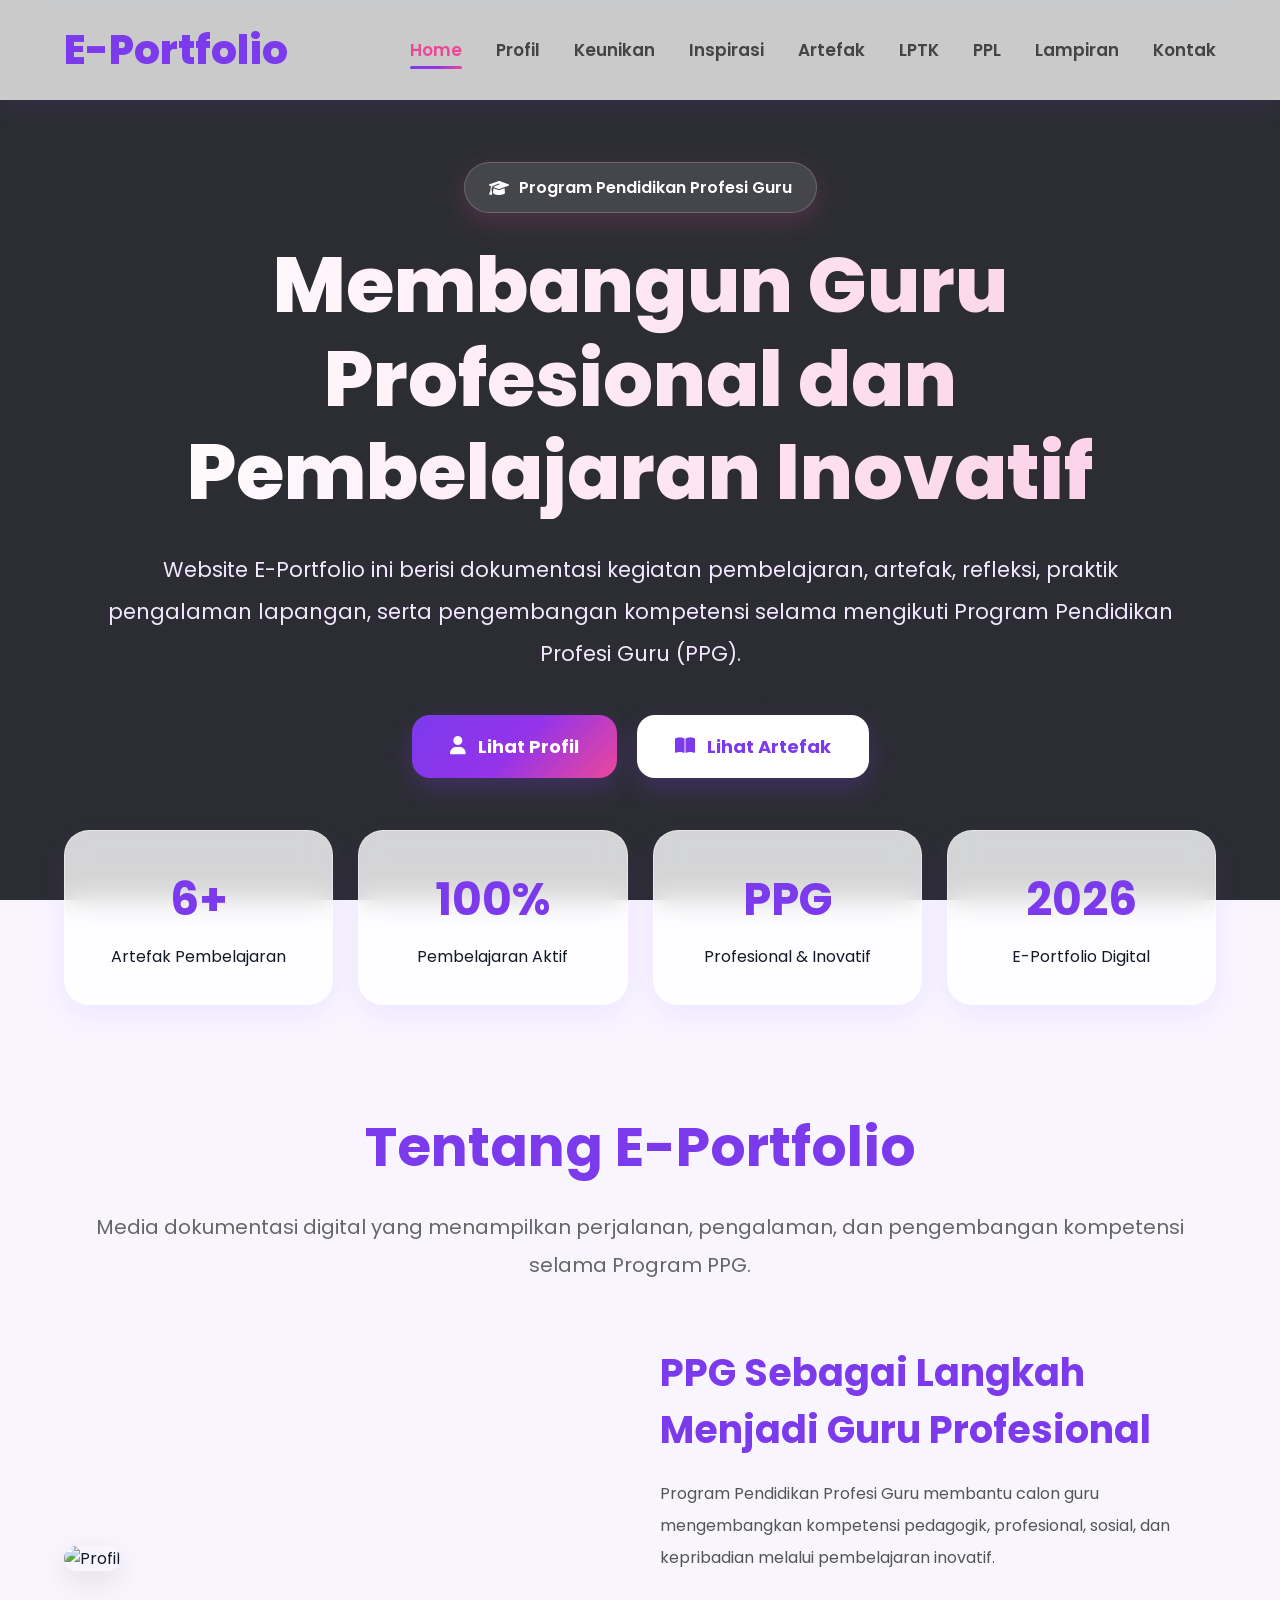
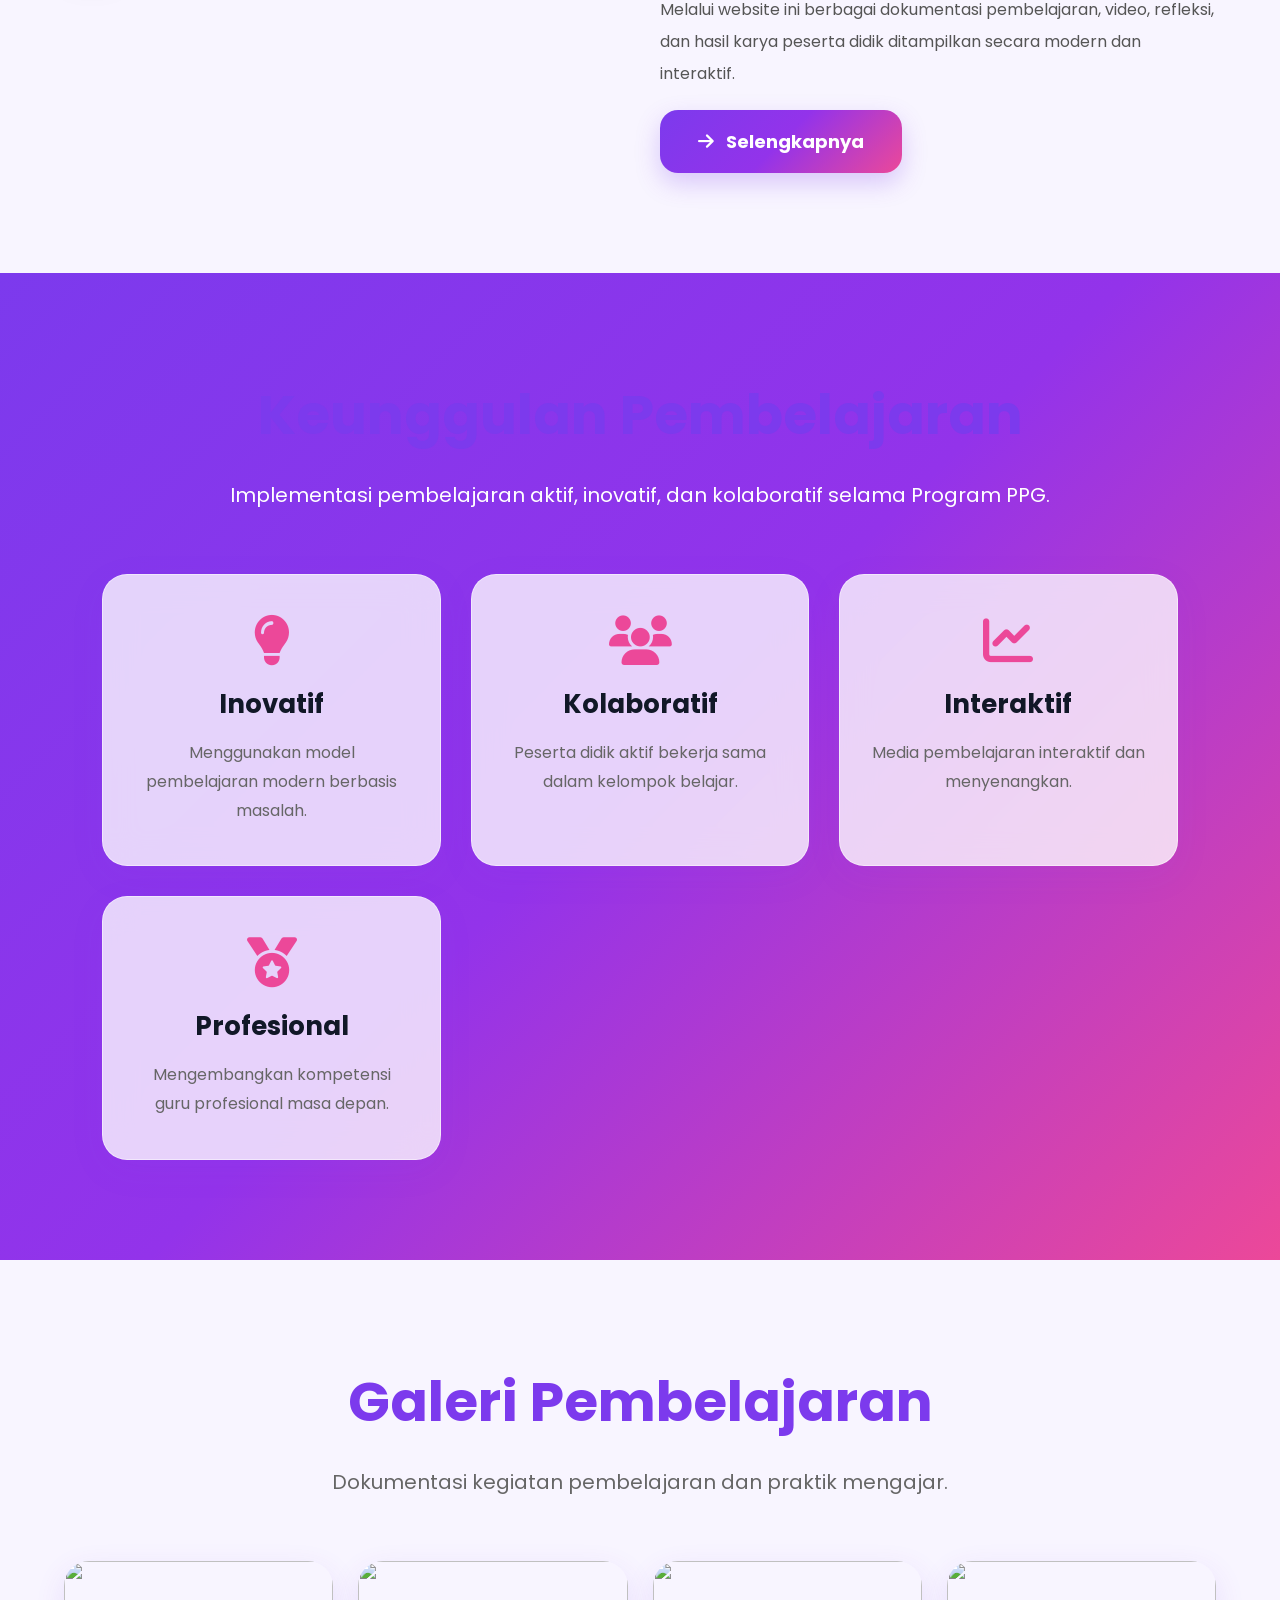
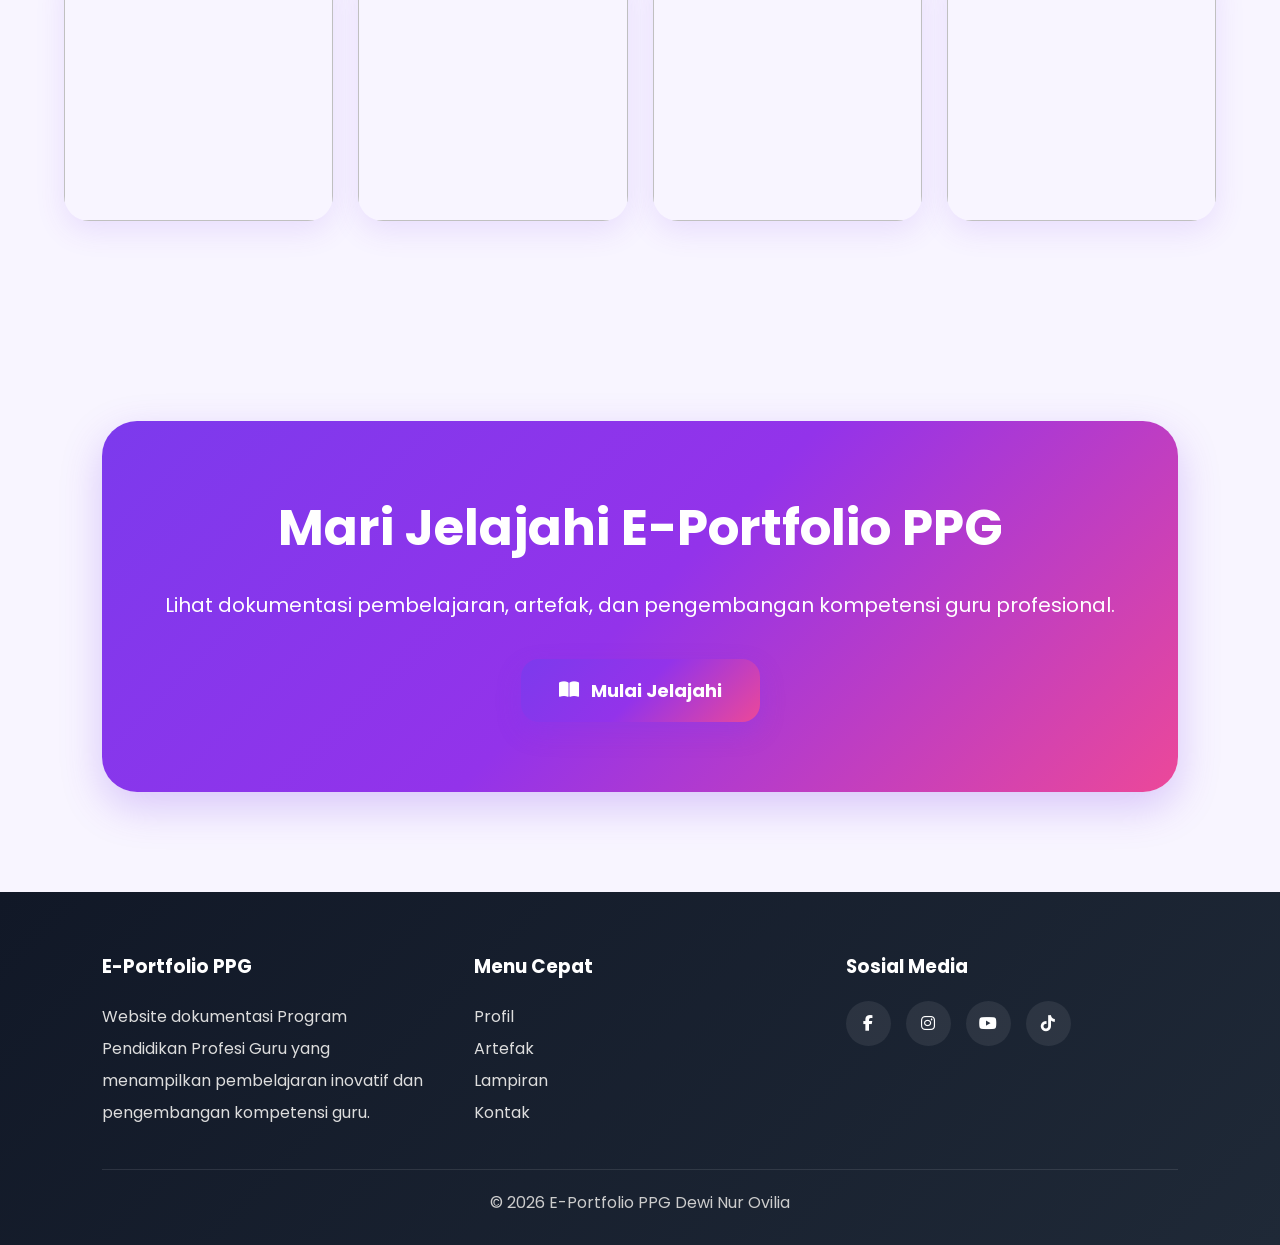
==== commit f52531e1: "Fix link in index.html to point to profil.html" ====
--- a/index.html
+++ b/index.html
@@ -359,7 +359,7 @@
 
 </p>
 
-<a href="artefak.html" class="hero-btn">
+<a href="profil.html" class="hero-btn">
 
 <i class="fa-solid fa-book-open"></i>
 
--- a/style.css
+++ b/style.css
@@ -697,3 +697,658 @@
 }
 
 }
+/* =========================
+HERO BADGE
+========================= */
+
+.hero-badge{
+display:inline-flex;
+align-items:center;
+gap:10px;
+
+background:rgba(255,255,255,0.15);
+
+padding:12px 24px;
+
+border-radius:50px;
+
+margin-bottom:25px;
+
+font-size:16px;
+font-weight:600;
+
+backdrop-filter:blur(10px);
+}
+
+/* =========================
+HERO BUTTONS
+========================= */
+
+.hero-buttons{
+display:flex;
+justify-content:center;
+gap:20px;
+flex-wrap:wrap;
+}
+
+.secondary-btn{
+background:white;
+color:#0d6efd;
+}
+
+.secondary-btn:hover{
+background:#f1f1f1;
+}
+
+/* =========================
+STATS
+========================= */
+
+.stats-section{
+margin-top:-70px;
+position:relative;
+z-index:5;
+}
+
+.stats-container{
+width:90%;
+max-width:1200px;
+
+margin:auto;
+
+display:grid;
+grid-template-columns:repeat(auto-fit,minmax(220px,1fr));
+
+gap:25px;
+}
+
+.stats-box{
+background:white;
+
+padding:35px;
+
+border-radius:25px;
+
+text-align:center;
+
+box-shadow:0 10px 30px rgba(0,0,0,0.08);
+}
+
+.stats-box h2{
+font-size:45px;
+color:#0d6efd;
+margin-bottom:10px;
+}
+
+/* =========================
+ABOUT
+========================= */
+
+.about-grid{
+display:grid;
+grid-template-columns:repeat(auto-fit,minmax(320px,1fr));
+gap:40px;
+align-items:center;
+}
+
+.about-image img{
+width:100%;
+border-radius:30px;
+box-shadow:0 10px 30px rgba(0,0,0,0.1);
+}
+
+.about-content h3{
+font-size:38px;
+color:#0d6efd;
+margin-bottom:20px;
+}
+
+.about-content p{
+line-height:2;
+margin-bottom:20px;
+color:#555;
+}
+
+/* =========================
+FEATURE SECTION
+========================= */
+
+.feature-section{
+background:#0d6efd;
+padding:100px 8%;
+}
+
+.white-title h2,
+.white-title p{
+color:white;
+}
+
+/* =========================
+FEATURE CARD
+========================= */
+
+.feature-grid{
+display:grid;
+grid-template-columns:repeat(auto-fit,minmax(250px,1fr));
+gap:30px;
+}
+
+.feature-card{
+background:white;
+
+padding:40px 30px;
+
+border-radius:25px;
+
+text-align:center;
+}
+
+.feature-card i{
+font-size:50px;
+color:#0d6efd;
+margin-bottom:20px;
+}
+
+.feature-card h3{
+margin-bottom:15px;
+font-size:26px;
+}
+
+/* =========================
+GALLERY
+========================= */
+
+.gallery-grid{
+display:grid;
+grid-template-columns:repeat(auto-fit,minmax(250px,1fr));
+gap:25px;
+}
+
+.gallery-grid img{
+width:100%;
+height:260px;
+
+object-fit:cover;
+
+border-radius:25px;
+
+transition:0.4s;
+
+box-shadow:0 10px 25px rgba(0,0,0,0.08);
+}
+
+.gallery-grid img:hover{
+transform:scale(1.04);
+}
+
+/* =========================
+CTA
+========================= */
+
+.cta-section{
+padding:100px 8%;
+}
+
+.cta-box{
+background:linear-gradient(135deg,#0d6efd,#3d8bfd);
+
+padding:70px 40px;
+
+border-radius:35px;
+
+text-align:center;
+
+color:white;
+}
+
+.cta-box h2{
+font-size:50px;
+margin-bottom:20px;
+}
+
+.cta-box p{
+font-size:20px;
+line-height:1.9;
+margin-bottom:35px;
+}
+
+/* =========================
+RESPONSIVE
+========================= */
+
+@media(max-width:768px){
+
+.hero-buttons{
+flex-direction:column;
+align-items:center;
+}
+
+.about-content h3{
+font-size:30px;
+}
+
+.cta-box h2{
+font-size:34px;
+}
+
+.cta-box p{
+font-size:16px;
+}
+
+}
+/* =========================
+WARNA MODERN PREMIUM
+UNGU + PINK + GLASS
+========================= */
+
+:root{
+
+--primary:#7c3aed;
+--secondary:#ec4899;
+--dark:#111827;
+--soft:#f5f3ff;
+--white:#ffffff;
+
+--gradient:
+linear-gradient(
+135deg,
+#7c3aed,
+#9333ea,
+#ec4899
+);
+
+}
+
+/* =========================
+BODY
+========================= */
+
+body{
+background:#f8f5ff;
+color:var(--dark);
+overflow-x:hidden;
+}
+
+/* =========================
+NAVBAR
+========================= */
+
+.navbar{
+background:rgba(255,255,255,0.75);
+
+backdrop-filter:blur(18px);
+
+box-shadow:
+0 8px 25px rgba(124,58,237,0.08);
+}
+
+.logo-home{
+color:var(--primary);
+}
+
+/* =========================
+MENU
+========================= */
+
+.menu a:hover,
+.menu .active{
+color:var(--secondary);
+}
+
+.menu a::after{
+background:var(--gradient);
+}
+
+/* =========================
+HERO
+========================= */
+
+.hero{
+
+background:
+linear-gradient(
+rgba(17,24,39,0.65),
+rgba(17,24,39,0.65)
+),
+
+url('img/bg-ppg.jpg');
+
+background-size:cover;
+background-position:center;
+}
+
+/* =========================
+HERO BADGE
+========================= */
+
+.hero-badge{
+
+background:
+rgba(255,255,255,0.12);
+
+border:
+1px solid rgba(255,255,255,0.2);
+
+color:white;
+
+box-shadow:
+0 8px 25px rgba(236,72,153,0.2);
+}
+
+/* =========================
+HERO TITLE
+========================= */
+
+.hero-content h1{
+
+background:linear-gradient(
+to right,
+#ffffff,
+#fbcfe8
+);
+
+-webkit-background-clip:text;
+-webkit-text-fill-color:transparent;
+}
+
+.hero-content p{
+color:#f3e8ff;
+}
+
+/* =========================
+BUTTON
+========================= */
+
+.hero-btn,
+.btn{
+
+background:var(--gradient);
+
+box-shadow:
+0 10px 25px rgba(124,58,237,0.25);
+}
+
+.hero-btn:hover,
+.btn:hover{
+
+transform:
+translateY(-5px)
+scale(1.03);
+}
+
+.secondary-btn{
+
+background:white;
+
+color:var(--primary);
+}
+
+/* =========================
+SECTION TITLE
+========================= */
+
+.section-title h2{
+color:var(--primary);
+}
+
+/* =========================
+STATS
+========================= */
+
+.stats-box{
+
+background:
+rgba(255,255,255,0.8);
+
+backdrop-filter:blur(14px);
+
+border:
+1px solid rgba(255,255,255,0.4);
+
+box-shadow:
+0 10px 30px rgba(124,58,237,0.08);
+}
+
+.stats-box h2{
+color:var(--primary);
+}
+
+/* =========================
+CARD
+========================= */
+
+.card,
+.feature-card,
+.info-card,
+.profile-box,
+.contact-box,
+.quote-box,
+.timeline-item{
+
+background:
+rgba(255,255,255,0.78);
+
+backdrop-filter:blur(16px);
+
+border:
+1px solid rgba(255,255,255,0.45);
+
+box-shadow:
+0 10px 35px rgba(124,58,237,0.08);
+}
+
+.card:hover,
+.feature-card:hover,
+.timeline-item:hover{
+
+transform:
+translateY(-10px)
+scale(1.02);
+}
+
+/* =========================
+BADGE
+========================= */
+
+.badge{
+
+background:var(--gradient);
+
+box-shadow:
+0 5px 20px rgba(236,72,153,0.3);
+}
+
+/* =========================
+CARD TITLE
+========================= */
+
+.card-content h3,
+.about-content h3,
+.timeline-item h3,
+.contact-box h2,
+.info-card h2,
+.info-card h3{
+
+color:var(--primary);
+}
+
+/* =========================
+FEATURE ICON
+========================= */
+
+.feature-card i{
+color:var(--secondary);
+}
+
+/* =========================
+FEATURE SECTION
+========================= */
+
+.feature-section{
+
+background:
+linear-gradient(
+135deg,
+#7c3aed,
+#9333ea,
+#ec4899
+);
+}
+
+/* =========================
+GALLERY
+========================= */
+
+.gallery-grid img{
+
+box-shadow:
+0 10px 30px rgba(124,58,237,0.12);
+}
+
+.gallery-grid img:hover{
+
+transform:
+scale(1.05)
+rotate(1deg);
+}
+
+/* =========================
+QUOTE
+========================= */
+
+.quote-box{
+
+background:
+linear-gradient(
+135deg,
+rgba(124,58,237,0.08),
+rgba(236,72,153,0.08)
+);
+
+color:var(--primary);
+}
+
+/* =========================
+CTA
+========================= */
+
+.cta-box{
+
+background:
+linear-gradient(
+135deg,
+#7c3aed,
+#9333ea,
+#ec4899
+);
+
+box-shadow:
+0 15px 40px rgba(124,58,237,0.25);
+}
+
+/* =========================
+FOOTER
+========================= */
+
+footer{
+
+background:
+linear-gradient(
+135deg,
+#111827,
+#1f2937
+);
+}
+
+.social a{
+
+background:
+rgba(255,255,255,0.08);
+}
+
+.social a:hover{
+
+background:
+var(--gradient);
+}
+
+/* =========================
+SCROLLBAR
+========================= */
+
+::-webkit-scrollbar-thumb{
+
+background:
+linear-gradient(
+to bottom,
+#7c3aed,
+#ec4899
+);
+}
+
+/* =========================
+PROFILE IMAGE
+========================= */
+
+.profile-img{
+
+border:
+5px solid rgba(255,255,255,0.5);
+
+box-shadow:
+0 10px 30px rgba(124,58,237,0.15);
+}
+
+/* =========================
+CONTACT ICON
+========================= */
+
+.contact-box i{
+color:var(--secondary);
+}
+
+/* =========================
+TIMELINE
+========================= */
+
+.timeline-item{
+
+border-left:
+6px solid var(--secondary);
+}
+
+/* =========================
+ANIMATION
+========================= */
+
+.card,
+.feature-card,
+.stats-box,
+.gallery-grid img{
+
+transition:0.4s ease;
+}
+
+/* =========================
+RESPONSIVE
+========================= */
+
+@media(max-width:768px){
+
+.hero-content h1{
+font-size:42px;
+}
+
+.section-title h2{
+font-size:34px;
+}
+
+.about-content h3{
+font-size:28px;
+}
+
+.cta-box h2{
+font-size:32px;
+}
+
+}
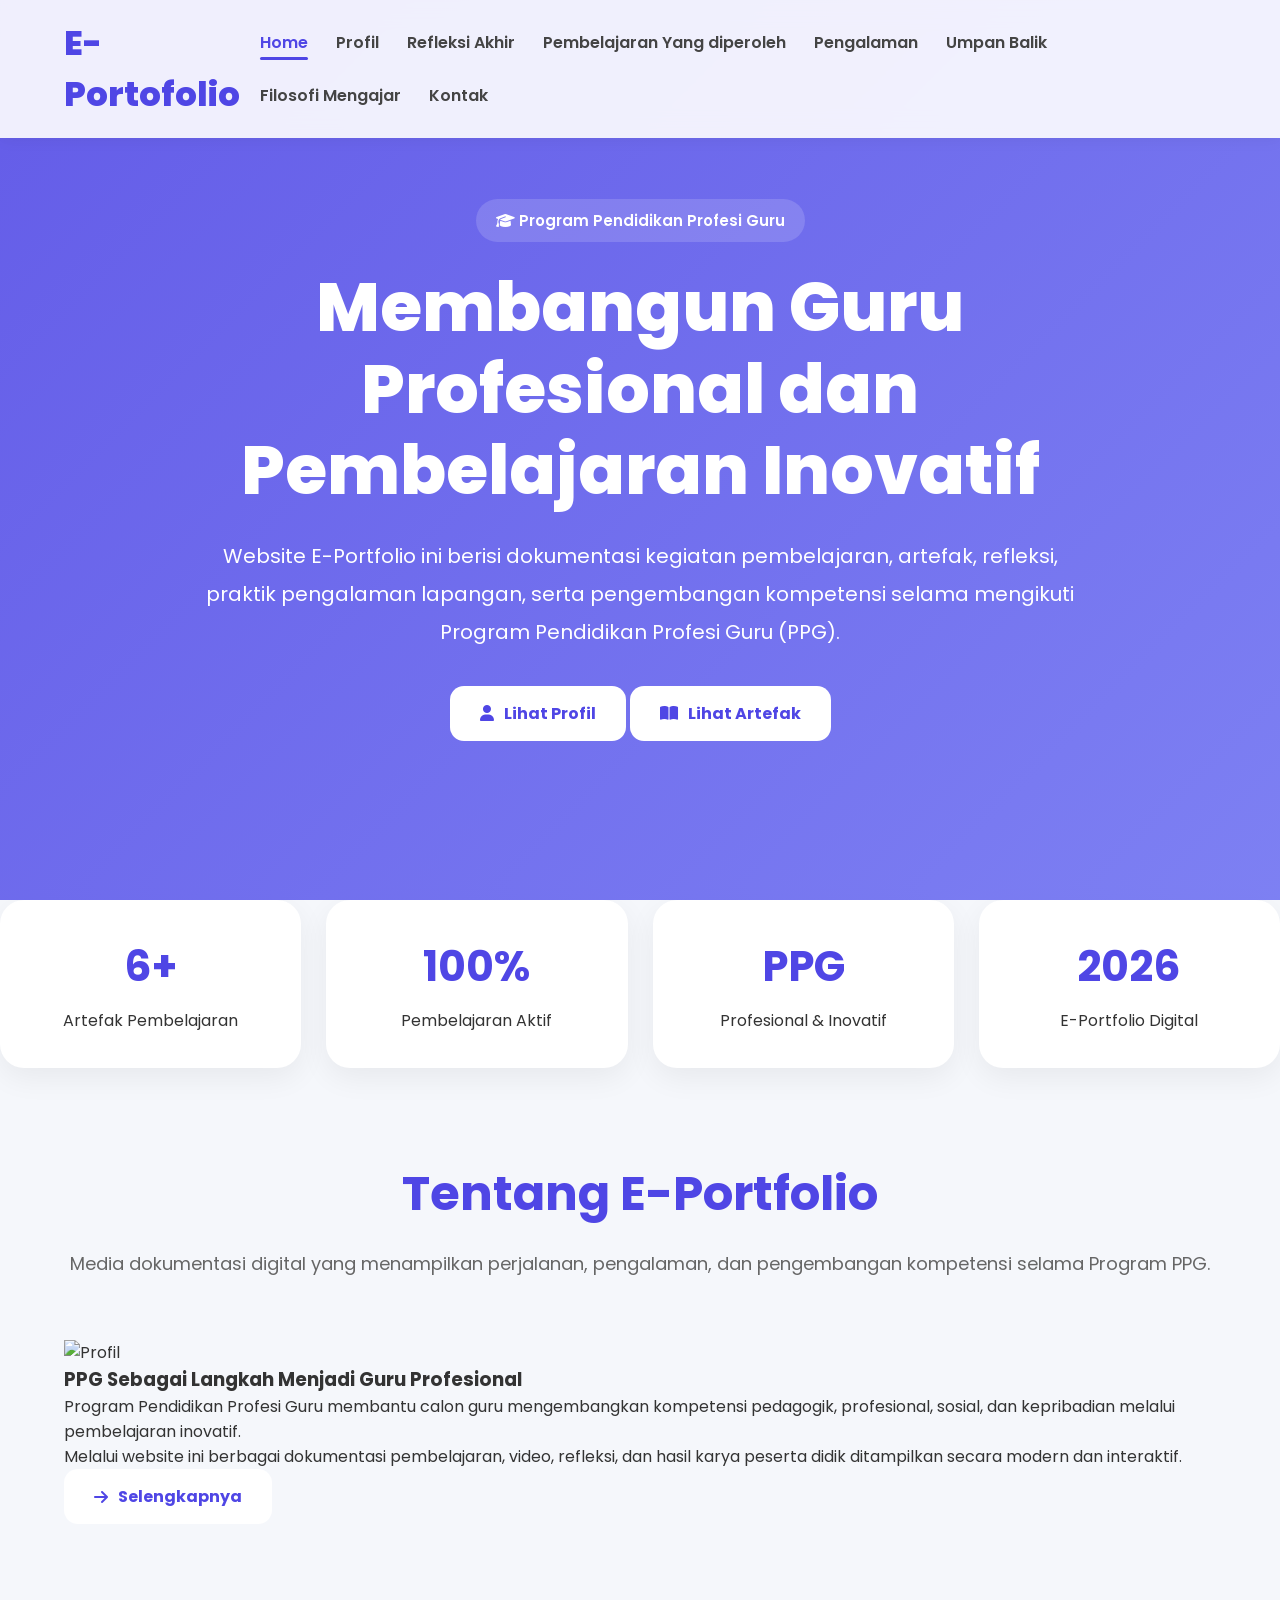
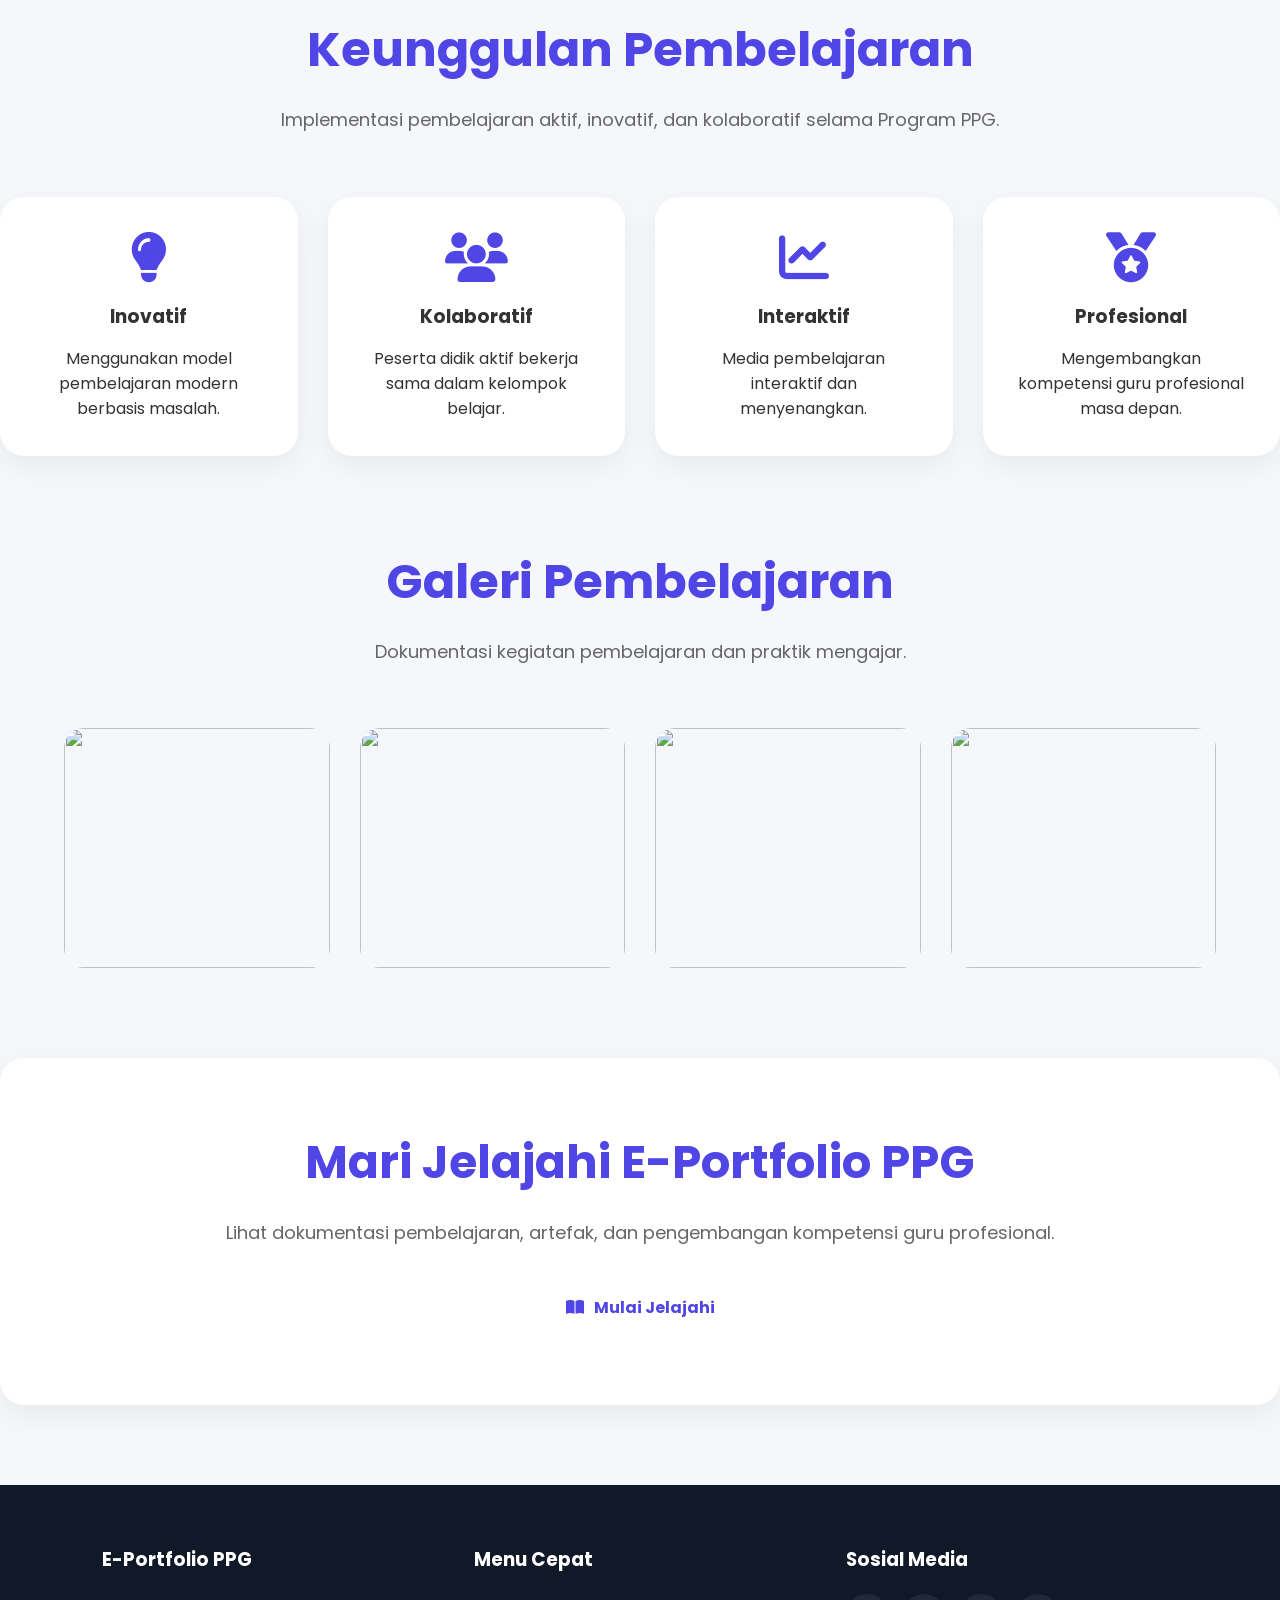
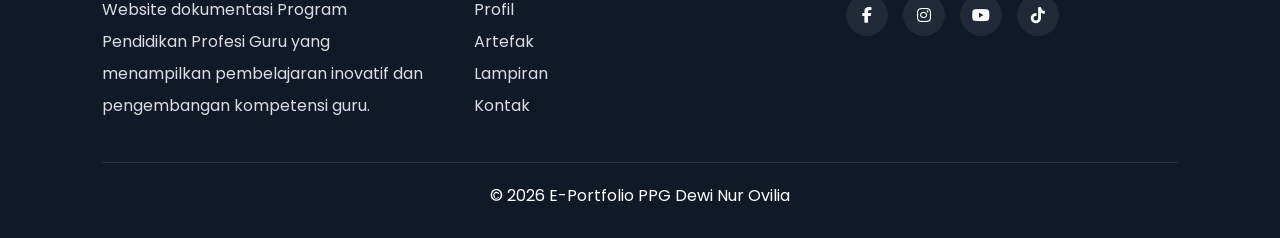
==== commit 74eb0d7d: "Correct spelling and update navigation links" ====
--- a/index.html
+++ b/index.html
@@ -6,7 +6,7 @@
 <meta charset="UTF-8">
 <meta name="viewport" content="width=device-width, initial-scale=1.0">
 
-<title>E-Portfolio PPG</title>
+<title>E-Portofolio PPG</title>
 
 <!-- CSS -->
 <link rel="stylesheet" href="style.css">
@@ -29,7 +29,7 @@
 
 <h2>
 <a href="index.html" class="logo-home">
-E-Portfolio
+E-Portofolio
 </a>
 </h2>
 
@@ -39,17 +39,15 @@
 
 <a href="profil.html">Profil</a>
 
-<a href="keunikan.html">Keunikan</a>
-
-<a href="inspirasi.html">Inspirasi</a>
-
-<a href="artefak.html">Artefak</a>
-
-<a href="lptk.html">LPTK</a>
-
-<a href="ppl.html">PPL</a>
-
-<a href="lampiran.html">Lampiran</a>
+<a href="refleksi.html">Refleksi Akhir</a>
+
+<a href="pembelajaran.html">Pembelajaran Yang diperoleh</a>
+
+<a href="pengalaman.html">Pengalaman</a>
+
+<a href="umpanbalik.html">Umpan Balik</a>
+
+<a href="filosofi.html">Filosofi Mengajar</a>
 
 <a href="kontak.html">Kontak</a>
 
--- a/style.css
+++ b/style.css
@@ -1,3 +1,9 @@
+/* ======================================================
+STYLE CSS LENGKAP
+UNTUK HOME SAMPAI KONTAK
+MODERN SIMPLE ELEGANT
+====================================================== */
+
 /* =========================
 GOOGLE FONT
 ========================= */
@@ -9,17 +15,21 @@
 ========================= */
 
 *{
-    margin:0;
-    padding:0;
-    box-sizing:border-box;
-    font-family:'Poppins',sans-serif;
-    scroll-behavior:smooth;
-}
+margin:0;
+padding:0;
+box-sizing:border-box;
+font-family:'Poppins',sans-serif;
+scroll-behavior:smooth;
+}
+
+/* =========================
+BODY
+========================= */
 
 body{
-    background:#f4f6fb;
-    overflow-x:hidden;
-    color:#333;
+background:#f5f7fb;
+color:#333;
+overflow-x:hidden;
 }
 
 /* =========================
@@ -27,12 +37,12 @@
 ========================= */
 
 ::-webkit-scrollbar{
-    width:10px;
+width:8px;
 }
 
 ::-webkit-scrollbar-thumb{
-    background:#0d6efd;
-    border-radius:20px;
+background:#4f46e5;
+border-radius:20px;
 }
 
 /* =========================
@@ -40,27 +50,32 @@
 ========================= */
 
 .navbar{
-    width:100%;
-    background:white;
-
-    position:fixed;
-    top:0;
-    left:0;
-    z-index:999;
-
-    box-shadow:0 2px 15px rgba(0,0,0,0.06);
+width:100%;
+
+position:fixed;
+top:0;
+left:0;
+
+z-index:999;
+
+background:rgba(255,255,255,0.9);
+
+backdrop-filter:blur(12px);
+
+box-shadow:0 2px 15px rgba(0,0,0,0.05);
 }
 
 .nav-container{
-    width:90%;
-    max-width:1400px;
-
-    margin:auto;
-    padding:20px 0;
-
-    display:flex;
-    justify-content:space-between;
-    align-items:center;
+width:90%;
+max-width:1300px;
+
+margin:auto;
+
+padding:18px 0;
+
+display:flex;
+justify-content:space-between;
+align-items:center;
 }
 
 /* =========================
@@ -68,10 +83,12 @@
 ========================= */
 
 .logo-home{
-    text-decoration:none;
-    font-size:40px;
-    font-weight:800;
-    color:#0d6efd;
+text-decoration:none;
+
+font-size:34px;
+font-weight:800;
+
+color:#4f46e5;
 }
 
 /* =========================
@@ -79,47 +96,51 @@
 ========================= */
 
 .menu{
-    display:flex;
-    align-items:center;
-    gap:34px;
-    flex-wrap:wrap;
+display:flex;
+align-items:center;
+gap:28px;
+flex-wrap:wrap;
 }
 
 .menu a{
-    text-decoration:none;
-    color:#444;
-    font-size:17px;
-    font-weight:600;
-
-    position:relative;
-    transition:0.3s;
+text-decoration:none;
+
+color:#444;
+
+font-size:16px;
+font-weight:600;
+
+transition:0.3s;
+
+position:relative;
 }
 
 .menu a:hover,
 .menu .active{
-    color:#0d6efd;
+color:#4f46e5;
 }
 
 .menu a::after{
-    content:'';
-
-    position:absolute;
-    left:0;
-    bottom:-6px;
-
-    width:0%;
-    height:3px;
-
-    background:#0d6efd;
-
-    border-radius:10px;
-
-    transition:0.3s;
+content:'';
+
+position:absolute;
+
+left:0;
+bottom:-5px;
+
+width:0%;
+height:3px;
+
+background:#4f46e5;
+
+border-radius:10px;
+
+transition:0.3s;
 }
 
 .menu a:hover::after,
 .menu .active::after{
-    width:100%;
+width:100%;
 }
 
 /* =========================
@@ -127,23 +148,31 @@
 ========================= */
 
 .hero{
-    width:100%;
-    min-height:100vh;
-
-    display:flex;
-    justify-content:center;
-    align-items:center;
-
-    position:relative;
-
-    background:
-    url('img/bg-ppg.jpg');
-
-    background-size:cover;
-    background-position:center;
-    background-repeat:no-repeat;
-
-    padding:120px 20px 80px;
+width:100%;
+min-height:100vh;
+
+display:flex;
+justify-content:center;
+align-items:center;
+
+text-align:center;
+
+padding:120px 20px 80px;
+
+position:relative;
+
+background:
+linear-gradient(
+135deg,
+rgba(79,70,229,0.88),
+rgba(99,102,241,0.82)
+),
+
+url('img/bg-ppg.jpg');
+
+background-size:cover;
+background-position:center;
+background-repeat:no-repeat;
 }
 
 /* =========================
@@ -151,18 +180,7 @@
 ========================= */
 
 .small-hero{
-    min-height:65vh;
-}
-
-/* =========================
-OVERLAY
-========================= */
-
-.hero-overlay{
-    position:absolute;
-    inset:0;
-
-    background:rgba(0,0,0,0.55);
+min-height:60vh;
 }
 
 /* =========================
@@ -170,29 +188,39 @@
 ========================= */
 
 .hero-content{
-    position:relative;
-    z-index:2;
-
-    max-width:1100px;
-
-    text-align:center;
-    color:white;
+max-width:900px;
+color:white;
+}
+
+.hero-badge{
+display:inline-block;
+
+padding:10px 20px;
+
+background:rgba(255,255,255,0.15);
+
+border-radius:50px;
+
+margin-bottom:25px;
+
+font-size:15px;
+font-weight:600;
 }
 
 .hero-content h1{
-    font-size:78px;
-    font-weight:800;
-
-    margin-bottom:30px;
-
-    line-height:1.2;
+font-size:68px;
+font-weight:800;
+
+line-height:1.2;
+
+margin-bottom:25px;
 }
 
 .hero-content p{
-    font-size:21px;
-    line-height:2;
-
-    margin-bottom:40px;
+font-size:20px;
+line-height:1.9;
+
+margin-bottom:35px;
 }
 
 /* =========================
@@ -201,916 +229,102 @@
 
 .hero-btn,
 .btn{
-    display:inline-flex;
-    align-items:center;
-    gap:12px;
-
-    padding:18px 38px;
-
-    background:#0d6efd;
-
-    color:white;
-    text-decoration:none;
-
-    border-radius:18px;
-
-    font-size:18px;
-    font-weight:700;
-
-    transition:0.3s;
-}
-
-.hero-btn:hover,
-.btn:hover{
-    background:#0b5ed7;
-    transform:translateY(-5px);
-}
-
-/* =========================
-CONTAINER
-========================= */
-
-.container{
-    width:90%;
-    max-width:1300px;
-
-    margin:auto;
-
-    padding:100px 0;
-}
-
-/* =========================
-SECTION TITLE
-========================= */
-
-.section-title{
-    text-align:center;
-    margin-bottom:60px;
-}
-
-.section-title h2{
-    font-size:55px;
-    color:#0d6efd;
-
-    margin-bottom:20px;
-}
-
-.section-title p{
-    font-size:20px;
-    line-height:1.9;
-    color:#666;
-}
-
-/* =========================
-GRID
-========================= */
-
-.grid{
-    display:grid;
-    grid-template-columns:repeat(auto-fit,minmax(340px,1fr));
-    gap:35px;
-}
-
-.grid-2{
-    display:grid;
-    grid-template-columns:repeat(auto-fit,minmax(300px,1fr));
-    gap:30px;
-}
-
-.grid-3{
-    display:grid;
-    grid-template-columns:repeat(auto-fit,minmax(250px,1fr));
-    gap:30px;
-}
-
-/* =========================
-CARD
-========================= */
-
-.card,
-.feature-card,
-.info-card,
-.contact-box,
-.quote-box,
-.profile-box,
-.timeline-item{
-    background:white;
-
-    border-radius:28px;
-
-    overflow:hidden;
-
-    box-shadow:
-    0 10px 30px rgba(0,0,0,0.08);
-
-    transition:0.4s;
-}
-
-.card:hover,
-.feature-card:hover,
-.info-card:hover,
-.timeline-item:hover{
-    transform:translateY(-10px);
-}
-
-/* =========================
-CARD IMAGE
-========================= */
-
-.card img{
-    width:100%;
-    height:240px;
-
-    object-fit:cover;
-}
-
-/* =========================
-BADGE
-========================= */
-
-.badge{
-    position:absolute;
-
-    top:20px;
-    right:20px;
-
-    background:#0d6efd;
-    color:white;
-
-    padding:10px 18px;
-
-    border-radius:50px;
-
-    font-size:14px;
-    font-weight:bold;
-}
-
-/* =========================
-CARD CONTENT
-========================= */
-
-.card-content{
-    padding:30px;
-}
-
-.card-content h3{
-    font-size:28px;
-    color:#0d6efd;
-
-    margin-bottom:18px;
-}
-
-.card-content p{
-    line-height:1.9;
-    color:#555;
-
-    margin-bottom:18px;
-}
-
-.card-content ul{
-    padding-left:20px;
-
-    margin-bottom:24px;
-}
-
-.card-content ul li{
-    margin-bottom:10px;
-    color:#555;
-}
-
-/* =========================
-PROFILE
-========================= */
-
-.profile-box{
-    padding:40px;
-
-    display:flex;
-    gap:35px;
-    align-items:center;
-    flex-wrap:wrap;
-}
-
-.profile-img{
-    width:260px;
-    height:260px;
-
-    object-fit:cover;
-
-    border-radius:25px;
-}
-
-.info-list{
-    margin-top:20px;
-}
-
-.info-list p{
-    margin-bottom:12px;
-    line-height:1.8;
-}
-
-/* =========================
-FEATURE CARD
-========================= */
-
-.feature-card{
-    text-align:center;
-    padding:40px 30px;
-}
-
-.feature-card i{
-    font-size:50px;
-    color:#0d6efd;
-
-    margin-bottom:20px;
-}
-
-.feature-card h3{
-    margin-bottom:15px;
-    font-size:26px;
-}
-
-.feature-card p{
-    line-height:1.8;
-    color:#666;
-}
-
-/* =========================
-QUOTE
-========================= */
-
-.quote-box{
-    padding:60px;
-
-    text-align:center;
-
-    font-size:30px;
-    font-weight:600;
-
-    line-height:1.8;
-
-    color:#0d6efd;
-}
-
-/* =========================
-CONTACT
-========================= */
-
-.contact-box{
-    max-width:700px;
-
-    margin:auto;
-
-    padding:45px;
-}
-
-.contact-box h2{
-    margin-bottom:25px;
-    color:#0d6efd;
-}
-
-.contact-box p{
-    font-size:22px;
-    line-height:2.5;
-}
-
-.contact-box i{
-    color:#0d6efd;
-    margin-right:10px;
-}
-
-/* =========================
-TIMELINE
-========================= */
-
-.timeline{
-    display:flex;
-    flex-direction:column;
-    gap:30px;
-}
-
-.timeline-item{
-    padding:35px;
-}
-
-.timeline-item h3{
-    color:#0d6efd;
-    margin-bottom:15px;
-    font-size:28px;
-}
-
-.timeline-item p{
-    line-height:1.9;
-    color:#666;
-}
-
-/* =========================
-INFO CARD
-========================= */
-
-.info-card{
-    padding:40px;
-}
-
-.info-card h2,
-.info-card h3{
-    color:#0d6efd;
-    margin-bottom:15px;
-}
-
-.info-card p{
-    line-height:1.9;
-    color:#666;
-}
-
-/* =========================
-FOOTER
-========================= */
-
-footer{
-    background:#0d1b2a;
-    color:white;
-
-    padding:60px 8% 30px;
-}
-
-.footer-content{
-    display:flex;
-    justify-content:space-between;
-    flex-wrap:wrap;
-
-    gap:40px;
-}
-
-.footer-box{
-    flex:1;
-    min-width:250px;
-}
-
-.footer-box h3{
-    margin-bottom:20px;
-}
-
-.footer-box p,
-.footer-box a{
-    color:#ddd;
-
-    text-decoration:none;
-
-    line-height:2;
-}
-
-.social{
-    display:flex;
-    gap:15px;
-
-    margin-top:20px;
-}
-
-.social a{
-    width:45px;
-    height:45px;
-
-    display:flex;
-    justify-content:center;
-    align-items:center;
-
-    border-radius:50%;
-
-    background:#1b263b;
-    color:white;
-
-    transition:0.3s;
-}
-
-.social a:hover{
-    background:#0d6efd;
-}
-
-.copyright{
-    text-align:center;
-
-    margin-top:40px;
-    padding-top:20px;
-
-    border-top:1px solid rgba(255,255,255,0.1);
-
-    color:#ccc;
-}
-
-/* =========================
-RESPONSIVE
-========================= */
-
-@media(max-width:1100px){
-
-.hero-content h1{
-    font-size:60px;
-}
-
-.hero-content p{
-    font-size:18px;
-}
-
-}
-
-@media(max-width:900px){
-
-.nav-container{
-    flex-direction:column;
-    gap:20px;
-}
-
-.menu{
-    justify-content:center;
-    gap:20px;
-}
-
-.profile-box{
-    justify-content:center;
-    text-align:center;
-}
-
-}
-
-@media(max-width:768px){
-
-.hero-content h1{
-    font-size:44px;
-}
-
-.hero-content p{
-    font-size:16px;
-    line-height:1.8;
-}
-
-.hero-btn,
-.btn{
-    padding:15px 28px;
-    font-size:16px;
-}
-
-.logo-home{
-    font-size:32px;
-}
-
-.section-title h2{
-    font-size:40px;
-}
-
-.quote-box{
-    font-size:24px;
-    padding:40px;
-}
-
-.contact-box p{
-    font-size:18px;
-}
-
-}
-
-@media(max-width:500px){
-
-.hero-content h1{
-    font-size:34px;
-}
-
-.menu{
-    gap:14px;
-}
-
-.menu a{
-    font-size:15px;
-}
-
-.section-title h2{
-    font-size:32px;
-}
-
-.profile-img{
-    width:200px;
-    height:200px;
-}
-
-.card-content h3{
-    font-size:24px;
-}
-
-}
-/* =========================
-HERO BADGE
-========================= */
-
-.hero-badge{
 display:inline-flex;
 align-items:center;
 gap:10px;
 
-background:rgba(255,255,255,0.15);
-
-padding:12px 24px;
-
-border-radius:50px;
-
-margin-bottom:25px;
-
-font-size:16px;
-font-weight:600;
-
-backdrop-filter:blur(10px);
-}
-
-/* =========================
-HERO BUTTONS
-========================= */
-
-.hero-buttons{
-display:flex;
-justify-content:center;
-gap:20px;
-flex-wrap:wrap;
-}
-
-.secondary-btn{
+padding:15px 30px;
+
+border-radius:14px;
+
 background:white;
-color:#0d6efd;
-}
-
-.secondary-btn:hover{
-background:#f1f1f1;
-}
-
-/* =========================
-STATS
-========================= */
-
-.stats-section{
-margin-top:-70px;
-position:relative;
-z-index:5;
-}
-
-.stats-container{
-width:90%;
-max-width:1200px;
-
-margin:auto;
-
-display:grid;
-grid-template-columns:repeat(auto-fit,minmax(220px,1fr));
-
-gap:25px;
-}
-
-.stats-box{
-background:white;
-
-padding:35px;
-
-border-radius:25px;
-
-text-align:center;
-
-box-shadow:0 10px 30px rgba(0,0,0,0.08);
-}
-
-.stats-box h2{
-font-size:45px;
-color:#0d6efd;
-margin-bottom:10px;
-}
-
-/* =========================
-ABOUT
-========================= */
-
-.about-grid{
-display:grid;
-grid-template-columns:repeat(auto-fit,minmax(320px,1fr));
-gap:40px;
-align-items:center;
-}
-
-.about-image img{
-width:100%;
-border-radius:30px;
-box-shadow:0 10px 30px rgba(0,0,0,0.1);
-}
-
-.about-content h3{
-font-size:38px;
-color:#0d6efd;
-margin-bottom:20px;
-}
-
-.about-content p{
-line-height:2;
-margin-bottom:20px;
-color:#555;
-}
-
-/* =========================
-FEATURE SECTION
-========================= */
-
-.feature-section{
-background:#0d6efd;
-padding:100px 8%;
-}
-
-.white-title h2,
-.white-title p{
-color:white;
-}
-
-/* =========================
-FEATURE CARD
-========================= */
-
-.feature-grid{
-display:grid;
-grid-template-columns:repeat(auto-fit,minmax(250px,1fr));
-gap:30px;
-}
-
-.feature-card{
-background:white;
-
-padding:40px 30px;
-
-border-radius:25px;
-
-text-align:center;
-}
-
-.feature-card i{
-font-size:50px;
-color:#0d6efd;
-margin-bottom:20px;
-}
-
-.feature-card h3{
-margin-bottom:15px;
-font-size:26px;
-}
-
-/* =========================
-GALLERY
-========================= */
-
-.gallery-grid{
-display:grid;
-grid-template-columns:repeat(auto-fit,minmax(250px,1fr));
-gap:25px;
-}
-
-.gallery-grid img{
-width:100%;
-height:260px;
-
-object-fit:cover;
-
-border-radius:25px;
-
-transition:0.4s;
-
-box-shadow:0 10px 25px rgba(0,0,0,0.08);
-}
-
-.gallery-grid img:hover{
-transform:scale(1.04);
-}
-
-/* =========================
-CTA
-========================= */
-
-.cta-section{
-padding:100px 8%;
-}
-
-.cta-box{
-background:linear-gradient(135deg,#0d6efd,#3d8bfd);
-
-padding:70px 40px;
-
-border-radius:35px;
-
-text-align:center;
-
-color:white;
-}
-
-.cta-box h2{
-font-size:50px;
-margin-bottom:20px;
-}
-
-.cta-box p{
-font-size:20px;
-line-height:1.9;
-margin-bottom:35px;
-}
-
-/* =========================
-RESPONSIVE
-========================= */
-
-@media(max-width:768px){
-
-.hero-buttons{
-flex-direction:column;
-align-items:center;
-}
-
-.about-content h3{
-font-size:30px;
-}
-
-.cta-box h2{
-font-size:34px;
-}
-
-.cta-box p{
-font-size:16px;
-}
-
-}
-/* =========================
-WARNA MODERN PREMIUM
-UNGU + PINK + GLASS
-========================= */
-
-:root{
-
---primary:#7c3aed;
---secondary:#ec4899;
---dark:#111827;
---soft:#f5f3ff;
---white:#ffffff;
-
---gradient:
-linear-gradient(
-135deg,
-#7c3aed,
-#9333ea,
-#ec4899
-);
-
-}
-
-/* =========================
-BODY
-========================= */
-
-body{
-background:#f8f5ff;
-color:var(--dark);
-overflow-x:hidden;
-}
-
-/* =========================
-NAVBAR
-========================= */
-
-.navbar{
-background:rgba(255,255,255,0.75);
-
-backdrop-filter:blur(18px);
-
-box-shadow:
-0 8px 25px rgba(124,58,237,0.08);
-}
-
-.logo-home{
-color:var(--primary);
-}
-
-/* =========================
-MENU
-========================= */
-
-.menu a:hover,
-.menu .active{
-color:var(--secondary);
-}
-
-.menu a::after{
-background:var(--gradient);
-}
-
-/* =========================
-HERO
-========================= */
-
-.hero{
-
-background:
-linear-gradient(
-rgba(17,24,39,0.65),
-rgba(17,24,39,0.65)
-),
-
-url('img/bg-ppg.jpg');
-
-background-size:cover;
-background-position:center;
-}
-
-/* =========================
-HERO BADGE
-========================= */
-
-.hero-badge{
-
-background:
-rgba(255,255,255,0.12);
-
-border:
-1px solid rgba(255,255,255,0.2);
-
-color:white;
-
-box-shadow:
-0 8px 25px rgba(236,72,153,0.2);
-}
-
-/* =========================
-HERO TITLE
-========================= */
-
-.hero-content h1{
-
-background:linear-gradient(
-to right,
-#ffffff,
-#fbcfe8
-);
-
--webkit-background-clip:text;
--webkit-text-fill-color:transparent;
-}
-
-.hero-content p{
-color:#f3e8ff;
-}
-
-/* =========================
-BUTTON
-========================= */
-
-.hero-btn,
-.btn{
-
-background:var(--gradient);
-
-box-shadow:
-0 10px 25px rgba(124,58,237,0.25);
+
+color:#4f46e5;
+
+text-decoration:none;
+
+font-weight:700;
+
+transition:0.3s;
 }
 
 .hero-btn:hover,
 .btn:hover{
-
-transform:
-translateY(-5px)
-scale(1.03);
-}
-
-.secondary-btn{
-
-background:white;
-
-color:var(--primary);
+transform:translateY(-4px);
+
+background:#eef2ff;
+}
+
+/* =========================
+CONTAINER
+========================= */
+
+.container{
+width:90%;
+max-width:1250px;
+
+margin:auto;
+
+padding:90px 0;
 }
 
 /* =========================
 SECTION TITLE
 ========================= */
 
+.section-title{
+text-align:center;
+margin-bottom:60px;
+}
+
 .section-title h2{
-color:var(--primary);
-}
-
-/* =========================
-STATS
-========================= */
-
-.stats-box{
-
-background:
-rgba(255,255,255,0.8);
-
-backdrop-filter:blur(14px);
-
-border:
-1px solid rgba(255,255,255,0.4);
-
-box-shadow:
-0 10px 30px rgba(124,58,237,0.08);
-}
-
-.stats-box h2{
-color:var(--primary);
+font-size:48px;
+color:#4f46e5;
+
+margin-bottom:18px;
+}
+
+.section-title p{
+font-size:18px;
+line-height:1.8;
+color:#666;
+}
+
+/* =========================
+GRID
+========================= */
+
+.grid,
+.grid-2,
+.grid-3,
+.feature-grid,
+.gallery-grid,
+.lampiran-grid,
+.lptk-grid{
+display:grid;
+gap:30px;
+}
+
+.grid{
+grid-template-columns:repeat(auto-fit,minmax(330px,1fr));
+}
+
+.grid-2{
+grid-template-columns:repeat(auto-fit,minmax(300px,1fr));
+}
+
+.grid-3,
+.feature-grid{
+grid-template-columns:repeat(auto-fit,minmax(250px,1fr));
+}
+
+.gallery-grid{
+grid-template-columns:repeat(auto-fit,minmax(240px,1fr));
+}
+
+.lampiran-grid,
+.lptk-grid{
+grid-template-columns:repeat(auto-fit,minmax(280px,1fr));
 }
 
 /* =========================
@@ -1119,31 +333,46 @@
 
 .card,
 .feature-card,
-.info-card,
 .profile-box,
 .contact-box,
 .quote-box,
-.timeline-item{
-
-background:
-rgba(255,255,255,0.78);
-
-backdrop-filter:blur(16px);
-
-border:
-1px solid rgba(255,255,255,0.45);
+.info-card,
+.timeline-modern-item,
+.glass-card,
+.lampiran-card,
+.stats-box,
+.cta-box{
+
+background:white;
+
+border-radius:24px;
+
+overflow:hidden;
 
 box-shadow:
-0 10px 35px rgba(124,58,237,0.08);
+0 10px 30px rgba(0,0,0,0.06);
+
+transition:0.3s;
 }
 
 .card:hover,
 .feature-card:hover,
-.timeline-item:hover{
-
-transform:
-translateY(-10px)
-scale(1.02);
+.timeline-modern-item:hover,
+.glass-card:hover,
+.lampiran-card:hover,
+.stats-box:hover{
+
+transform:translateY(-8px);
+}
+
+/* =========================
+CARD IMAGE
+========================= */
+
+.card img{
+width:100%;
+height:240px;
+object-fit:cover;
 }
 
 /* =========================
@@ -1151,48 +380,182 @@
 ========================= */
 
 .badge{
-
-background:var(--gradient);
-
-box-shadow:
-0 5px 20px rgba(236,72,153,0.3);
-}
-
-/* =========================
-CARD TITLE
-========================= */
-
-.card-content h3,
-.about-content h3,
-.timeline-item h3,
-.contact-box h2,
-.info-card h2,
-.info-card h3{
-
-color:var(--primary);
-}
-
-/* =========================
-FEATURE ICON
-========================= */
-
-.feature-card i{
-color:var(--secondary);
-}
-
-/* =========================
-FEATURE SECTION
-========================= */
-
-.feature-section{
-
-background:
-linear-gradient(
-135deg,
-#7c3aed,
-#9333ea,
-#ec4899
-);
+position:absolute;
+
+top:18px;
+right:18px;
+
+padding:8px 16px;
+
+background:#4f46e5;
+color:white;
+
+border-radius:50px;
+
+font-size:13px;
+font-weight:700;
+}
+
+/* =========================
+CARD CONTENT
+========================= */
+
+.card-content{
+padding:28px;
+}
+
+.card-content h3{
+font-size:26px;
+color:#4f46e5;
+
+margin-bottom:16px;
+}
+
+.card-content p{
+line-height:1.8;
+color:#666;
+
+margin-bottom:16px;
+}
+
+.card-content ul{
+padding-left:20px;
+margin-bottom:20px;
+}
+
+.card-content ul li{
+margin-bottom:10px;
+color:#666;
+}
+
+/* =========================
+PROFILE
+========================= */
+
+.profile-box{
+padding:40px;
+
+display:flex;
+gap:30px;
+
+align-items:center;
+flex-wrap:wrap;
+}
+
+.profile-img{
+width:240px;
+height:240px;
+
+object-fit:cover;
+
+border-radius:20px;
+}
+
+/* =========================
+FEATURE CARD
+========================= */
+
+.feature-card,
+.glass-card,
+.lampiran-card{
+padding:35px;
+text-align:center;
+}
+
+.feature-card i,
+.glass-card i,
+.lampiran-card i{
+font-size:50px;
+color:#4f46e5;
+
+margin-bottom:20px;
+}
+
+.feature-card h3,
+.glass-card h3,
+.lampiran-card h3{
+margin-bottom:15px;
+}
+
+/* =========================
+QUOTE
+========================= */
+
+.quote-box{
+padding:50px;
+
+font-size:28px;
+font-weight:600;
+
+text-align:center;
+
+line-height:1.8;
+
+color:#4f46e5;
+}
+
+/* =========================
+TIMELINE
+========================= */
+
+.timeline-modern{
+display:flex;
+flex-direction:column;
+gap:30px;
+}
+
+.timeline-modern-item{
+padding:35px;
+
+display:flex;
+gap:20px;
+align-items:flex-start;
+}
+
+.timeline-icon{
+min-width:65px;
+height:65px;
+
+display:flex;
+justify-content:center;
+align-items:center;
+
+border-radius:50%;
+
+background:#4f46e5;
+color:white;
+
+font-size:24px;
+}
+
+.timeline-content h3{
+margin-bottom:12px;
+color:#4f46e5;
+}
+
+.timeline-content p{
+line-height:1.8;
+color:#666;
+}
+
+/* =========================
+CONTACT
+========================= */
+
+.contact-box{
+padding:40px;
+max-width:650px;
+margin:auto;
+}
+
+.contact-box p{
+font-size:20px;
+line-height:2.3;
+}
+
+.contact-box i{
+margin-right:10px;
+color:#4f46e5;
 }
 
 /* =========================
@@ -1200,32 +563,43 @@
 ========================= */
 
 .gallery-grid img{
-
-box-shadow:
-0 10px 30px rgba(124,58,237,0.12);
+width:100%;
+height:240px;
+
+object-fit:cover;
+
+border-radius:20px;
+
+transition:0.3s;
 }
 
 .gallery-grid img:hover{
-
-transform:
-scale(1.05)
-rotate(1deg);
-}
-
-/* =========================
-QUOTE
-========================= */
-
-.quote-box{
-
-background:
-linear-gradient(
-135deg,
-rgba(124,58,237,0.08),
-rgba(236,72,153,0.08)
-);
-
-color:var(--primary);
+transform:scale(1.03);
+}
+
+/* =========================
+STATS
+========================= */
+
+.stats-container{
+display:grid;
+
+grid-template-columns:
+repeat(auto-fit,minmax(220px,1fr));
+
+gap:25px;
+}
+
+.stats-box{
+padding:35px;
+text-align:center;
+}
+
+.stats-box h2{
+font-size:42px;
+color:#4f46e5;
+
+margin-bottom:10px;
 }
 
 /* =========================
@@ -1233,17 +607,23 @@
 ========================= */
 
 .cta-box{
-
-background:
-linear-gradient(
-135deg,
-#7c3aed,
-#9333ea,
-#ec4899
-);
-
-box-shadow:
-0 15px 40px rgba(124,58,237,0.25);
+padding:70px 40px;
+text-align:center;
+}
+
+.cta-box h2{
+font-size:46px;
+color:#4f46e5;
+
+margin-bottom:20px;
+}
+
+.cta-box p{
+font-size:18px;
+line-height:1.8;
+color:#666;
+
+margin-bottom:30px;
 }
 
 /* =========================
@@ -1251,100 +631,120 @@
 ========================= */
 
 footer{
-
-background:
-linear-gradient(
-135deg,
-#111827,
-#1f2937
-);
+background:#111827;
+color:white;
+
+padding:60px 8% 30px;
+
+margin-top:80px;
+}
+
+.footer-content{
+display:flex;
+justify-content:space-between;
+flex-wrap:wrap;
+gap:40px;
+}
+
+.footer-box{
+flex:1;
+min-width:250px;
+}
+
+.footer-box h3{
+margin-bottom:20px;
+}
+
+.footer-box p,
+.footer-box a{
+color:#ddd;
+text-decoration:none;
+line-height:2;
+}
+
+.social{
+display:flex;
+gap:15px;
+margin-top:20px;
 }
 
 .social a{
-
-background:
-rgba(255,255,255,0.08);
+width:42px;
+height:42px;
+
+display:flex;
+justify-content:center;
+align-items:center;
+
+border-radius:50%;
+
+background:#1f2937;
+color:white;
+
+transition:0.3s;
 }
 
 .social a:hover{
-
-background:
-var(--gradient);
-}
-
-/* =========================
-SCROLLBAR
-========================= */
-
-::-webkit-scrollbar-thumb{
-
-background:
-linear-gradient(
-to bottom,
-#7c3aed,
-#ec4899
-);
-}
-
-/* =========================
-PROFILE IMAGE
-========================= */
-
-.profile-img{
-
-border:
-5px solid rgba(255,255,255,0.5);
-
-box-shadow:
-0 10px 30px rgba(124,58,237,0.15);
-}
-
-/* =========================
-CONTACT ICON
-========================= */
-
-.contact-box i{
-color:var(--secondary);
-}
-
-/* =========================
-TIMELINE
-========================= */
-
-.timeline-item{
-
-border-left:
-6px solid var(--secondary);
-}
-
-/* =========================
-ANIMATION
-========================= */
-
-.card,
-.feature-card,
-.stats-box,
-.gallery-grid img{
-
-transition:0.4s ease;
+background:#4f46e5;
+}
+
+.copyright{
+text-align:center;
+
+margin-top:40px;
+padding-top:20px;
+
+border-top:1px solid rgba(255,255,255,0.1);
 }
 
 /* =========================
 RESPONSIVE
 ========================= */
 
+@media(max-width:992px){
+
+.hero-content h1{
+font-size:52px;
+}
+
+.hero-content p{
+font-size:18px;
+}
+
+}
+
 @media(max-width:768px){
 
+.nav-container{
+flex-direction:column;
+gap:20px;
+}
+
+.menu{
+justify-content:center;
+gap:18px;
+}
+
 .hero-content h1{
-font-size:42px;
+font-size:40px;
+}
+
+.hero-content p{
+font-size:16px;
+line-height:1.8;
+}
+
+.profile-box{
+justify-content:center;
+text-align:center;
+}
+
+.timeline-modern-item{
+flex-direction:column;
 }
 
 .section-title h2{
-font-size:34px;
-}
-
-.about-content h3{
-font-size:28px;
+font-size:36px;
 }
 
 .cta-box h2{
@@ -1352,3 +752,28 @@
 }
 
 }
+
+@media(max-width:500px){
+
+.hero-content h1{
+font-size:32px;
+}
+
+.logo-home{
+font-size:28px;
+}
+
+.menu a{
+font-size:14px;
+}
+
+.profile-img{
+width:190px;
+height:190px;
+}
+
+.card-content h3{
+font-size:22px;
+}
+
+}
